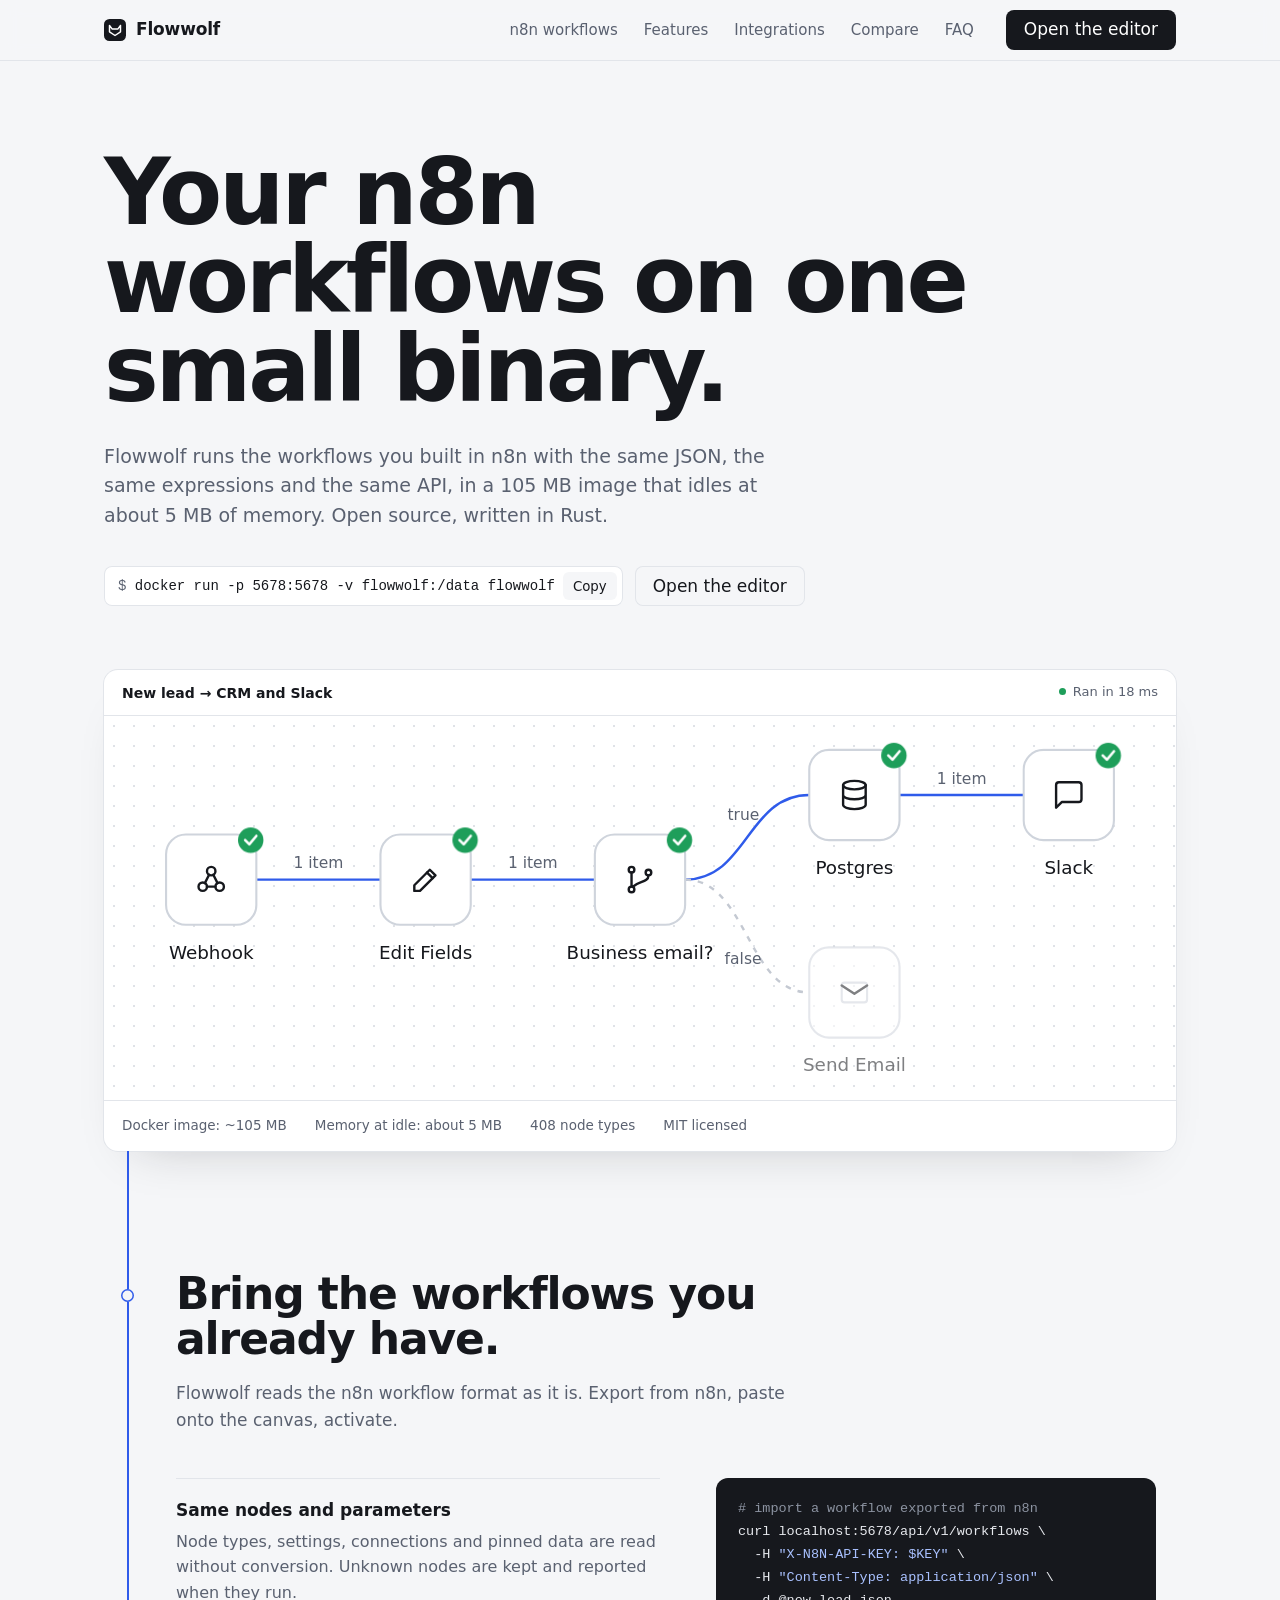
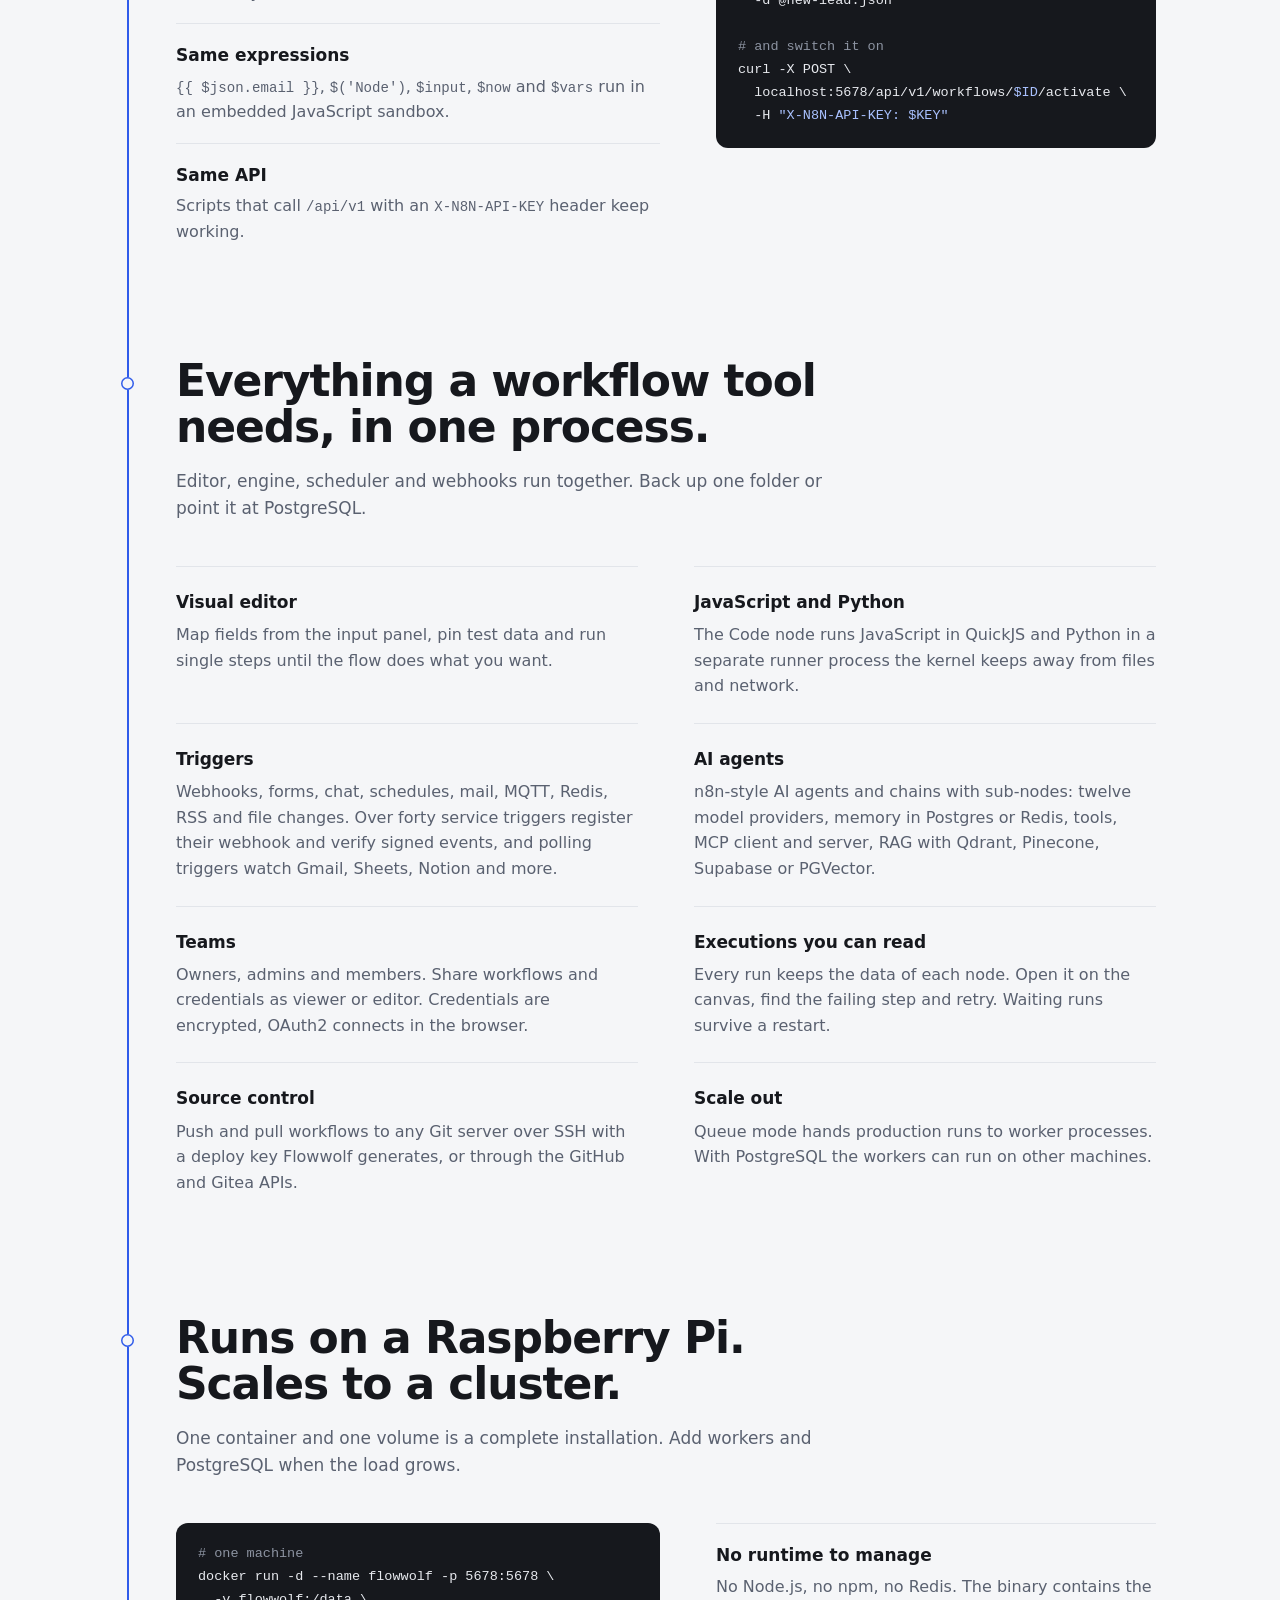
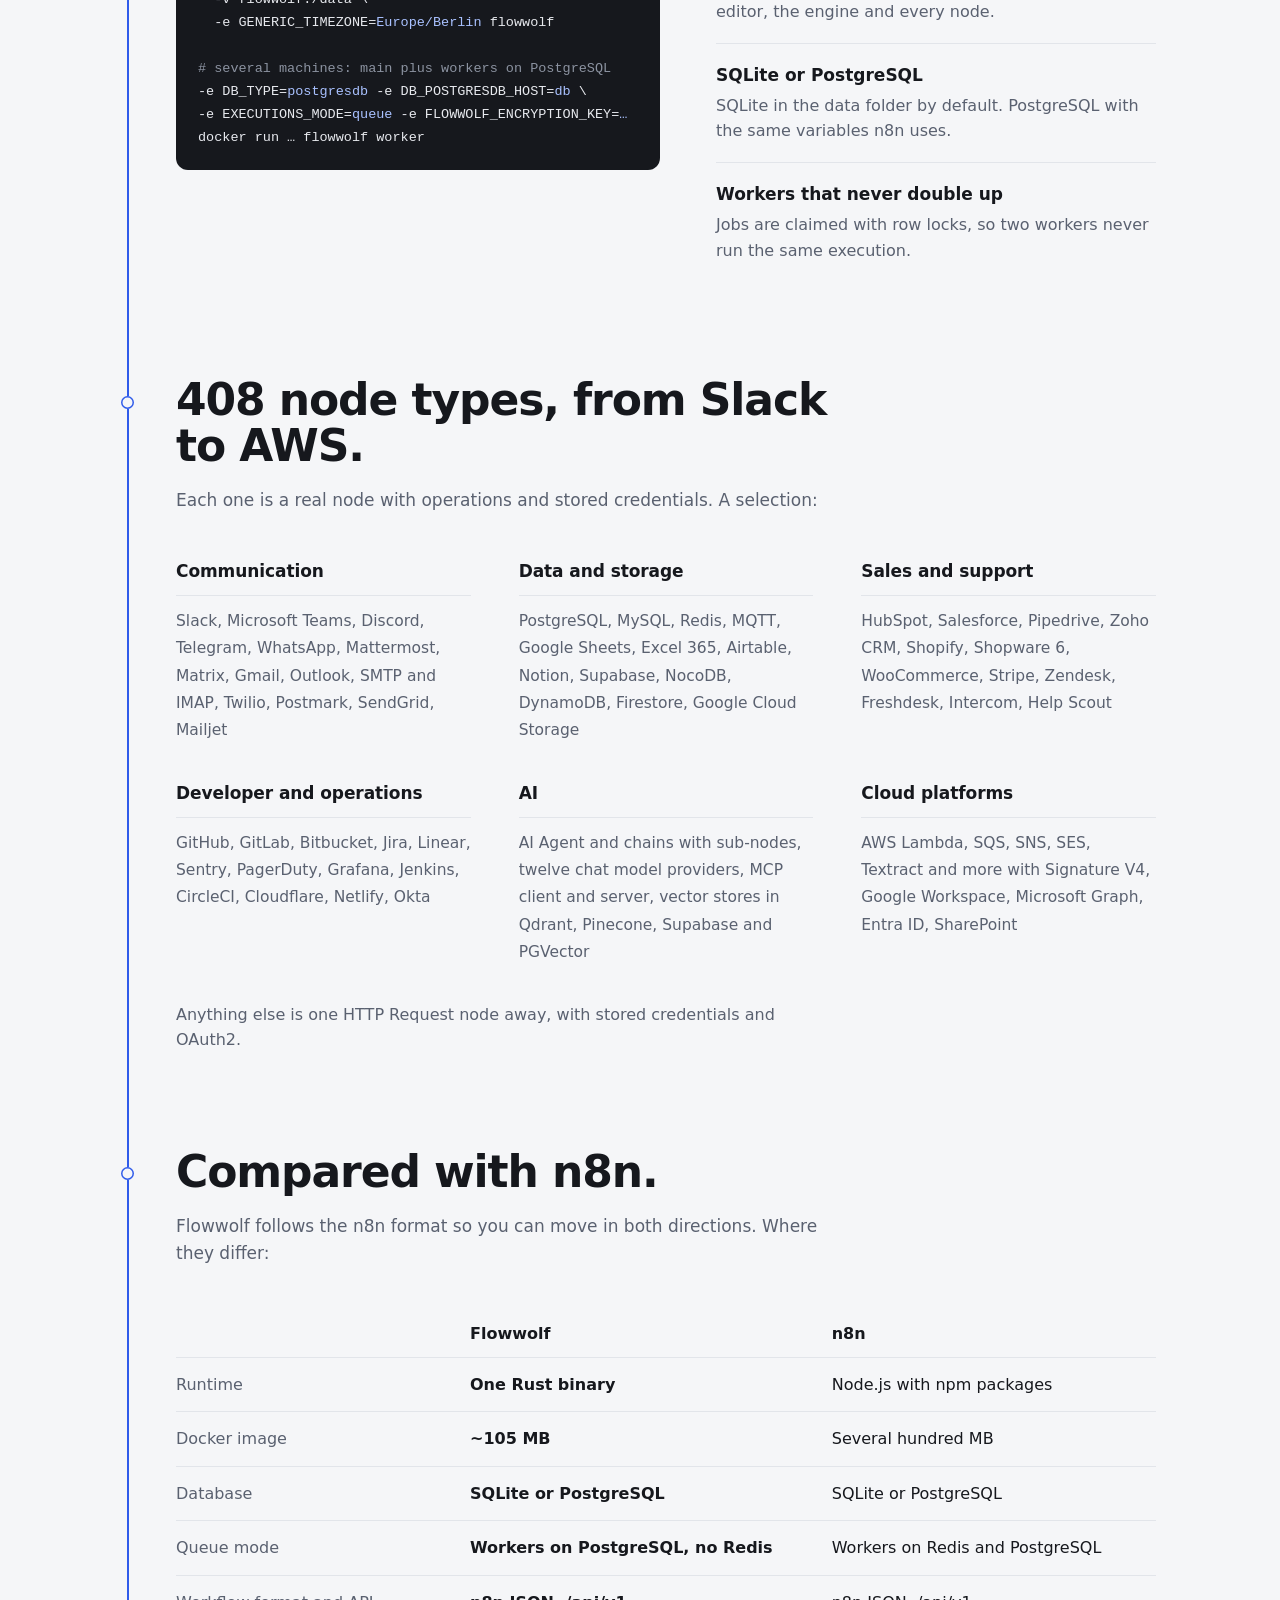
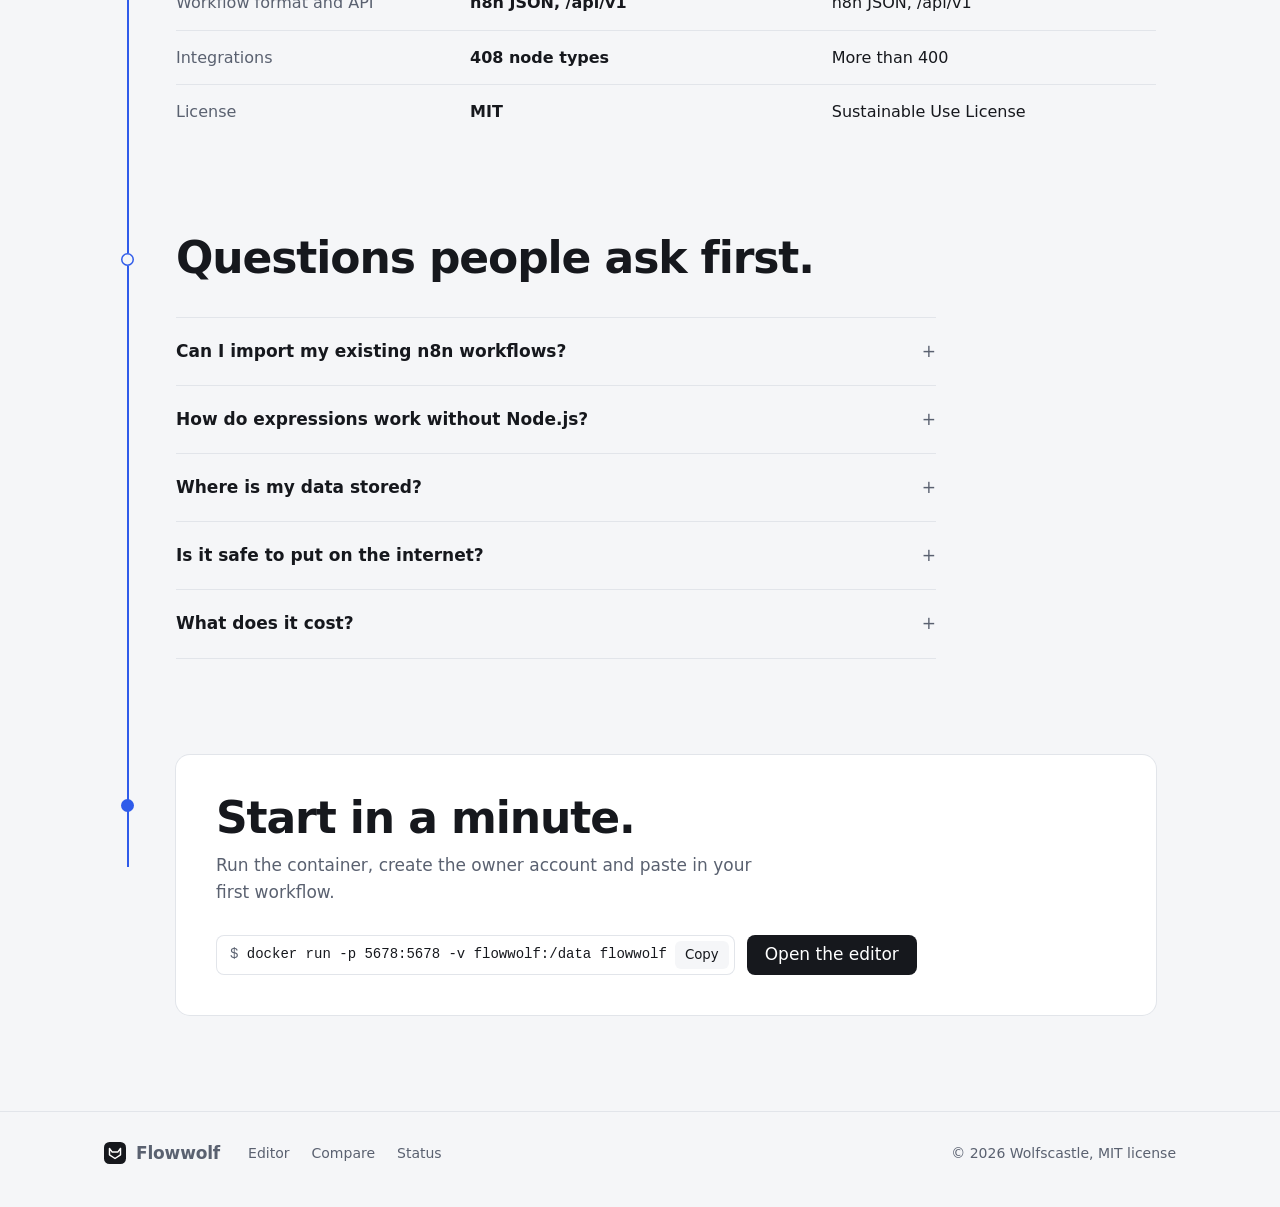
==== web/index.html @ ad4698cb "Flowwolf 0.1.0: workflow automation compatible with n8n, written in Rust - Engine, expressions and C" ====
<!doctype html>
<html lang="en">
<head>
<meta charset="utf-8">
<meta name="viewport" content="width=device-width, initial-scale=1">
<title>Flowwolf · Workflow automation on one small binary</title>
<meta name="description" content="Flowwolf runs n8n workflows on a single Rust binary: same JSON, same expressions, same API, a fraction of the footprint. Open source, MIT licensed.">
<link rel="icon" href="/favicon.svg" type="image/svg+xml">
<link rel="preload" href="/fonts/instrument-sans-wdth.woff2" as="font" type="font/woff2" crossorigin>
<style>
@font-face {
  font-family: "Instrument Sans";
  src: url("/fonts/instrument-sans-wdth.woff2") format("woff2");
  font-weight: 400 700;
  font-stretch: 75% 100%;
  font-display: swap;
}
:root {
  --bg: #f5f6f8;
  --panel: #ffffff;
  --ink: #16181d;
  --muted: #5a6170;
  --rule: #e2e5ea;
  --wire: #2f5bea;
  --ok: #1e9e5a;
  --wrap: 1120px;
  --gutter: 24px;
  --rail: 72px;
}
* { box-sizing: border-box; }
html { -webkit-text-size-adjust: 100%; scroll-behavior: smooth; }
body {
  margin: 0; background: var(--bg); color: var(--ink);
  font: 400 17px/1.6 "Instrument Sans", ui-sans-serif, system-ui, sans-serif;
  font-feature-settings: "ss01";
  -webkit-font-smoothing: antialiased; text-rendering: optimizeLegibility;
}
a { color: inherit; }
a:focus-visible, button:focus-visible, summary:focus-visible { outline: 2px solid var(--wire); outline-offset: 3px; border-radius: 4px; }
code, pre { font-family: ui-monospace, "Cascadia Code", "SF Mono", Menlo, Consolas, monospace; font-size: .88em; }
.wrap { max-width: var(--wrap); margin: 0 auto; padding: 0 var(--gutter); }

/* ---------- header ---------- */
.bar { position: sticky; top: 0; z-index: 10; background: rgba(245, 246, 248, .86); backdrop-filter: saturate(1.4) blur(10px); border-bottom: 1px solid var(--rule); }
.bar .wrap { display: flex; align-items: center; gap: 32px; height: 60px; }
.logo { display: flex; align-items: center; gap: 10px; font-weight: 640; font-size: 17px; letter-spacing: -.01em; text-decoration: none; }
.logo svg { width: 22px; height: 22px; }
.bar nav { display: flex; gap: 26px; margin-left: auto; font-size: 15px; color: var(--muted); }
.bar nav a { text-decoration: none; }
.bar nav a:hover { color: var(--ink); }
.btn { display: inline-flex; align-items: center; height: 40px; padding: 0 18px; border-radius: 8px; background: var(--ink); color: #fff; font: 560 15px/1 inherit; font-family: inherit; text-decoration: none; border: 0; cursor: pointer; white-space: nowrap; }
.btn:hover { background: #2a2e37; }
.btn.quiet { background: transparent; color: var(--ink); box-shadow: inset 0 0 0 1px var(--rule); }
.btn.quiet:hover { background: var(--panel); }

/* ---------- hero ---------- */
.hero { padding: 88px 0 0; }
h1 {
  margin: 0; max-width: 14ch;
  font-weight: 620; font-stretch: 82%; font-size: clamp(44px, 7.4vw, 92px); line-height: .96; letter-spacing: -.035em;
}
.lede { max-width: 56ch; margin: 28px 0 0; font-size: 19px; line-height: 1.55; color: var(--muted); }
.start { display: flex; flex-wrap: wrap; gap: 12px; margin-top: 36px; }
.cmd { display: flex; align-items: center; gap: 8px; min-width: 0; height: 40px; padding: 0 6px 0 14px; border-radius: 8px; background: var(--panel); box-shadow: inset 0 0 0 1px var(--rule); }
.cmd code { overflow: hidden; text-overflow: ellipsis; white-space: nowrap; font-size: 14px; }
.cmd code::before { content: "$ "; color: var(--muted); }
.cmd button { height: 28px; padding: 0 10px; border: 0; border-radius: 6px; background: var(--bg); color: var(--ink); font: 500 13px/1 inherit; font-family: inherit; cursor: pointer; }
.cmd button:hover { background: var(--rule); }

/* the canvas: a real workflow as the product shot */
.canvas { position: relative; margin: 64px 0 0; padding: 0; border-radius: 14px; background: var(--panel); box-shadow: 0 0 0 1px var(--rule), 0 24px 48px -32px rgba(22, 24, 29, .25); overflow: hidden; }
.canvas .top { display: flex; align-items: center; gap: 12px; height: 46px; padding: 0 18px; border-bottom: 1px solid var(--rule); font-size: 14px; }
.canvas .top b { font-weight: 600; }
.canvas .top .state { margin-left: auto; color: var(--muted); font-size: 13px; }
.canvas .top .state i { display: inline-block; width: 7px; height: 7px; margin-right: 7px; border-radius: 50%; background: var(--ok); vertical-align: 1px; }
.canvas svg.graph { display: block; width: 100%; height: auto; background-image: radial-gradient(#dfe2e7 1px, transparent 1px); background-size: 20px 20px; }
.graph .node rect { fill: #fff; stroke: #cfd4dc; stroke-width: 1.5; }
.graph .node .ic { fill: none; stroke: var(--ink); stroke-width: 1.7; stroke-linecap: round; stroke-linejoin: round; }
.graph .node text { font: 500 13px "Instrument Sans", system-ui, sans-serif; fill: var(--ink); text-anchor: middle; }
.graph .node .tick { fill: var(--ok); }
.graph .node .tick path { stroke: #fff; stroke-width: 1.8; fill: none; stroke-linecap: round; stroke-linejoin: round; }
.graph .wire { fill: none; stroke: var(--wire); stroke-width: 1.7; }
.graph .wire.idle { stroke: #c4c9d2; stroke-dasharray: 4 5; }
.graph .count { font: 500 11px "Instrument Sans", system-ui, sans-serif; fill: var(--muted); text-anchor: middle; }
.graph .branch { font: 500 11px "Instrument Sans", system-ui, sans-serif; fill: var(--muted); }
.canvas figcaption { display: flex; flex-wrap: wrap; gap: 8px 28px; padding: 14px 18px; border-top: 1px solid var(--rule); font-size: 13.5px; color: var(--muted); }

/* one orchestrated moment: the run travels through the graph once */
@media (prefers-reduced-motion: no-preference) {
  .graph .wire:not(.idle) { stroke-dasharray: 400; stroke-dashoffset: 400; animation: draw .5s ease-out forwards; }
  .graph .tick, .graph .count { opacity: 0; animation: show .25s ease-out forwards; }
  .graph [data-step="1"] { animation-delay: .35s; } .graph [data-step="2"] { animation-delay: .7s; }
  .graph [data-step="3"] { animation-delay: 1.05s; } .graph [data-step="4"] { animation-delay: 1.4s; }
  .graph [data-step="5"] { animation-delay: 1.75s; } .graph [data-step="6"] { animation-delay: 2.1s; }
  .graph [data-step="7"] { animation-delay: 2.45s; }
  .canvas .top .state { opacity: 0; animation: show .3s ease-out 2.6s forwards; }
}
@keyframes draw { to { stroke-dashoffset: 0; } }
@keyframes show { to { opacity: 1; } }

/* ---------- the rail: one wire runs down the page, every section hangs on it ---------- */
.flow { position: relative; padding-top: 24px; }
.flow-wrap::before { content: ""; position: absolute; top: -24px; bottom: 148px; left: calc(var(--gutter) + 23px); width: 1.5px; background: var(--wire); }
.flow-wrap > section { position: relative; padding: 96px 0 0 var(--rail); }
.flow-wrap > section > h2::before {
  content: ""; position: absolute; left: 17px; margin-top: .42em;
  width: 13px; height: 13px; border-radius: 50%; background: var(--bg); box-shadow: inset 0 0 0 1.5px var(--wire);
}
.flow-wrap { max-width: var(--wrap); margin: 0 auto; padding: 0 var(--gutter); position: relative; }
h2 { margin: 0; max-width: 22ch; font-weight: 620; font-stretch: 86%; font-size: clamp(30px, 3.6vw, 44px); line-height: 1.04; letter-spacing: -.025em; }
.intro { max-width: 60ch; margin: 18px 0 0; color: var(--muted); }
h3 { margin: 0; font-size: 17px; font-weight: 600; letter-spacing: -.005em; }

/* feature list: two columns of plain entries separated by rules */
.list { display: grid; grid-template-columns: repeat(2, minmax(0, 1fr)); column-gap: 56px; margin: 44px 0 0; padding: 0; list-style: none; max-width: 980px; }
.list li { padding: 22px 0 24px; border-top: 1px solid var(--rule); }
.list p { margin: 6px 0 0; color: var(--muted); font-size: 16px; }

/* carry-over checklist */
.carry { display: grid; grid-template-columns: 1.1fr 1fr; gap: 56px; margin-top: 44px; max-width: 980px; align-items: start; }
.carry dl { margin: 0; }
.carry dt { font-weight: 600; padding-top: 18px; border-top: 1px solid var(--rule); }
.carry dd { margin: 4px 0 18px; color: var(--muted); font-size: 16px; }
pre.block { margin: 0; padding: 20px 22px; border-radius: 12px; background: #16181d; color: #e7e9ee; font-size: 13.5px; line-height: 1.7; overflow-x: auto; }
pre.block .c { color: #8c93a1; }
pre.block .s { color: #a9c1ff; }

/* integrations as text columns */
.groups { display: grid; grid-template-columns: repeat(3, minmax(0, 1fr)); gap: 36px 48px; margin-top: 44px; max-width: 980px; }
.groups h3 { padding-bottom: 10px; border-bottom: 1px solid var(--rule); }
.groups p { margin: 12px 0 0; color: var(--muted); font-size: 15.5px; line-height: 1.75; }
.note { max-width: 60ch; margin: 36px 0 0; font-size: 16px; color: var(--muted); }

/* comparison */
table { width: 100%; max-width: 980px; margin-top: 40px; border-collapse: collapse; font-size: 16px; }
th, td { padding: 14px 16px 14px 0; text-align: left; vertical-align: top; border-top: 1px solid var(--rule); }
th { font-weight: 600; }
td:first-child { color: var(--muted); width: 30%; }
td:nth-child(2) { font-weight: 560; }
tr:first-child th { border-top: 0; padding-bottom: 10px; }

/* faq */
.faq { max-width: 760px; margin-top: 36px; }
details { border-top: 1px solid var(--rule); }
details:last-child { border-bottom: 1px solid var(--rule); }
summary { display: flex; justify-content: space-between; gap: 24px; padding: 20px 0; font-weight: 560; cursor: pointer; list-style: none; }
summary::-webkit-details-marker { display: none; }
summary::after { content: "+"; color: var(--muted); font-weight: 400; transition: transform .2s; }
details[open] summary::after { transform: rotate(45deg); }
details p { margin: -6px 0 22px; color: var(--muted); max-width: 64ch; }

/* end of the wire */
.end { padding: 96px 0 0 var(--rail); }
.end .box { position: relative; max-width: 980px; padding: 40px; border-radius: 14px; background: var(--panel); box-shadow: 0 0 0 1px var(--rule); }
.end .box::before { content: ""; position: absolute; left: calc(-1 * var(--rail) + 17px); top: 44px; width: 13px; height: 13px; border-radius: 50%; background: var(--wire); }
.end h2 { max-width: none; }
.end p { margin: 12px 0 28px; color: var(--muted); max-width: 52ch; }
footer { margin-top: 96px; border-top: 1px solid var(--rule); }
footer .wrap { display: flex; flex-wrap: wrap; align-items: center; gap: 12px 28px; padding-top: 28px; padding-bottom: 40px; font-size: 14px; color: var(--muted); }
footer nav { display: flex; gap: 22px; }
footer nav a { text-decoration: none; }
footer nav a:hover { color: var(--ink); }
footer .right { margin-left: auto; }

@media (max-width: 860px) {
  :root { --rail: 0px; --gutter: 20px; }
  .bar nav { display: none; }
  .bar .wrap { justify-content: space-between; }
  .hero { padding-top: 56px; }
  .lede { font-size: 17.5px; }
  .canvas { margin-top: 44px; border-radius: 12px; }
  .canvas .scroll { overflow-x: auto; -webkit-overflow-scrolling: touch; }
  .canvas svg.graph { min-width: 600px; }
  .flow-wrap::before, .flow-wrap > section > h2::before, .end .box::before { display: none; }
  .flow-wrap > section { padding-top: 72px; }
  .list, .carry, .groups { grid-template-columns: minmax(0, 1fr); gap: 0; }
  .carry { gap: 32px; }
  .groups { gap: 28px; }
  .end { padding-top: 72px; }
  .end .box { padding: 28px 22px; }
  td:first-child { width: 38%; }
  .cmd { flex: 1 1 100%; }
  footer .right { margin-left: 0; }
}
</style>
</head>
<body>

<header class="bar">
  <div class="wrap">
    <a class="logo" href="/" aria-label="Flowwolf home">
      <svg viewBox="0 0 24 24" aria-hidden="true"><rect width="24" height="24" rx="6" fill="#16181d"/><path d="M6 7l3 4h6l3-4v7l-6 4-6-4z" fill="none" stroke="#fff" stroke-width="1.6" stroke-linejoin="round"/></svg>
      Flowwolf
    </a>
    <nav aria-label="Sections">
      <a href="#bring">n8n workflows</a>
      <a href="#inside">Features</a>
      <a href="#integrations">Integrations</a>
      <a href="#compare">Compare</a>
      <a href="#faq">FAQ</a>
    </nav>
    <a class="btn" href="/app/">Open the editor</a>
  </div>
</header>

<main>
<section class="hero">
  <div class="wrap">
    <h1>Your n8n workflows on one small binary.</h1>
    <p class="lede">Flowwolf runs the workflows you built in n8n with the same JSON, the same expressions and the same API, in a 105&nbsp;MB image that idles at about 5&nbsp;MB of memory. Open source, written in Rust.</p>
    <div class="start">
      <div class="cmd"><code id="cmd">docker run -p 5678:5678 -v flowwolf:/data flowwolf</code><button type="button" data-copy="#cmd">Copy</button></div>
      <a class="btn quiet" href="/app/">Open the editor</a>
    </div>

    <figure class="canvas" aria-label="A workflow in the Flowwolf editor after a successful run">
      <div class="top"><b>New lead → CRM and Slack</b><span class="state" aria-hidden="true"><i></i>Ran in 18 ms</span></div>
      <div class="scroll"><svg class="graph" viewBox="44 14 760 272" role="img" aria-label="Webhook, Edit Fields and an If node; true goes to Postgres and Slack, false to Send Email">
        <!-- wires -->
        <path class="wire" data-step="1" d="M152 130 H240"/>
        <path class="wire" data-step="2" d="M304 130 H392"/>
        <path class="wire" data-step="3" d="M456 130 C500 130 500 70 544 70"/>
        <path class="wire" data-step="5" d="M608 70 H696"/>
        <path class="wire idle" d="M456 130 C500 130 500 210 544 210"/>
        <text class="branch" x="486" y="88">true</text>
        <text class="branch" x="484" y="190">false</text>
        <!-- nodes -->
        <g class="node" transform="translate(88 98)">
          <rect width="64" height="64" rx="14"/>
          <g class="ic" transform="translate(20 20)"><circle cx="6" cy="17" r="3"/><circle cx="18" cy="17" r="3"/><circle cx="12" cy="6" r="3"/><path d="M9 17h6M7.5 14.5l3-6M16.5 14.5l-3-6"/></g>
          <g class="tick" data-step="1"><circle cx="60" cy="4" r="9"/><path d="M56 4l3 3 5-6"/></g>
          <text x="32" y="88">Webhook</text>
        </g>
        <text class="count" data-step="1" x="196" y="122">1 item</text>
        <g class="node" transform="translate(240 98)">
          <rect width="64" height="64" rx="14"/>
          <g class="ic" transform="translate(20 20)"><path d="M4 20h4L19 9l-4-4L4 16z"/><path d="m13 7 4 4"/></g>
          <g class="tick" data-step="2"><circle cx="60" cy="4" r="9"/><path d="M56 4l3 3 5-6"/></g>
          <text x="32" y="88">Edit Fields</text>
        </g>
        <text class="count" data-step="2" x="348" y="122">1 item</text>
        <g class="node" transform="translate(392 98)">
          <rect width="64" height="64" rx="14"/>
          <g class="ic" transform="translate(20 20)"><circle cx="6" cy="5" r="2"/><circle cx="6" cy="19" r="2"/><circle cx="18" cy="7" r="2"/><path d="M6 7v10M18 9c0 5-7 4-11 8"/></g>
          <g class="tick" data-step="3"><circle cx="60" cy="4" r="9"/><path d="M56 4l3 3 5-6"/></g>
          <text x="32" y="88">Business email?</text>
        </g>
        <g class="node" transform="translate(544 38)">
          <rect width="64" height="64" rx="14"/>
          <g class="ic" transform="translate(20 20)"><ellipse cx="12" cy="5" rx="8" ry="3"/><path d="M4 5v14c0 1.7 3.6 3 8 3s8-1.3 8-3V5M4 12c0 1.7 3.6 3 8 3s8-1.3 8-3"/></g>
          <g class="tick" data-step="4"><circle cx="60" cy="4" r="9"/><path d="M56 4l3 3 5-6"/></g>
          <text x="32" y="88">Postgres</text>
        </g>
        <text class="count" data-step="5" x="652" y="62">1 item</text>
        <g class="node" transform="translate(696 38)">
          <rect width="64" height="64" rx="14"/>
          <g class="ic" transform="translate(20 20)"><path d="M21 15a2 2 0 0 1-2 2H7l-4 4V5a2 2 0 0 1 2-2h14a2 2 0 0 1 2 2z"/></g>
          <g class="tick" data-step="6"><circle cx="60" cy="4" r="9"/><path d="M56 4l3 3 5-6"/></g>
          <text x="32" y="88">Slack</text>
        </g>
        <g class="node" transform="translate(544 178)" opacity=".55">
          <rect width="64" height="64" rx="14"/>
          <g class="ic" transform="translate(20 20)"><rect x="3" y="5" width="18" height="14" rx="2"/><path d="m3 7 9 6 9-6"/></g>
          <text x="32" y="88">Send Email</text>
        </g>
      </svg></div>
      <figcaption>
        <span>Docker image: ~105 MB</span>
        <span>Memory at idle: about 5 MB</span>
        <span>408 node types</span>
        <span>MIT licensed</span>
      </figcaption>
    </figure>
  </div>
</section>

<div class="flow">
<div class="flow-wrap">

<section id="bring">
  <h2>Bring the workflows you already have.</h2>
  <p class="intro">Flowwolf reads the n8n workflow format as it is. Export from n8n, paste onto the canvas, activate.</p>
  <div class="carry">
    <dl>
      <dt>Same nodes and parameters</dt>
      <dd>Node types, settings, connections and pinned data are read without conversion. Unknown nodes are kept and reported when they run.</dd>
      <dt>Same expressions</dt>
      <dd><code>{{ $json.email }}</code>, <code>$('Node')</code>, <code>$input</code>, <code>$now</code> and <code>$vars</code> run in an embedded JavaScript sandbox.</dd>
      <dt>Same API</dt>
      <dd>Scripts that call <code>/api/v1</code> with an <code>X-N8N-API-KEY</code> header keep working.</dd>
    </dl>
<pre class="block"><span class="c"># import a workflow exported from n8n</span>
curl localhost:5678/api/v1/workflows \
  -H <span class="s">"X-N8N-API-KEY: $KEY"</span> \
  -H <span class="s">"Content-Type: application/json"</span> \
  -d @new-lead.json

<span class="c"># and switch it on</span>
curl -X POST \
  localhost:5678/api/v1/workflows/<span class="s">$ID</span>/activate \
  -H <span class="s">"X-N8N-API-KEY: $KEY"</span></pre>
  </div>
</section>

<section id="inside">
  <h2>Everything a workflow tool needs, in one process.</h2>
  <p class="intro">Editor, engine, scheduler and webhooks run together. Back up one folder or point it at PostgreSQL.</p>
  <ul class="list">
    <li><h3>Visual editor</h3><p>Map fields from the input panel, pin test data and run single steps until the flow does what you want.</p></li>
    <li><h3>JavaScript and Python</h3><p>The Code node runs JavaScript in QuickJS and Python in a separate runner process the kernel keeps away from files and network.</p></li>
    <li><h3>Triggers</h3><p>Webhooks, forms, chat, schedules, mail, MQTT, Redis, RSS and file changes. Over forty service triggers register their webhook and verify signed events, and polling triggers watch Gmail, Sheets, Notion and more.</p></li>
    <li><h3>AI agents</h3><p>n8n-style AI agents and chains with sub-nodes: twelve model providers, memory in Postgres or Redis, tools, MCP client and server, RAG with Qdrant, Pinecone, Supabase or PGVector.</p></li>
    <li><h3>Teams</h3><p>Owners, admins and members. Share workflows and credentials as viewer or editor. Credentials are encrypted, OAuth2 connects in the browser.</p></li>
    <li><h3>Executions you can read</h3><p>Every run keeps the data of each node. Open it on the canvas, find the failing step and retry. Waiting runs survive a restart.</p></li>
    <li><h3>Source control</h3><p>Push and pull workflows to any Git server over SSH with a deploy key Flowwolf generates, or through the GitHub and Gitea APIs.</p></li>
    <li><h3>Scale out</h3><p>Queue mode hands production runs to worker processes. With PostgreSQL the workers can run on other machines.</p></li>
  </ul>
</section>

<section id="run">
  <h2>Runs on a Raspberry Pi. Scales to a cluster.</h2>
  <p class="intro">One container and one volume is a complete installation. Add workers and PostgreSQL when the load grows.</p>
  <div class="carry">
<pre class="block"><span class="c"># one machine</span>
docker run -d --name flowwolf -p 5678:5678 \
  -v flowwolf:/data \
  -e GENERIC_TIMEZONE=<span class="s">Europe/Berlin</span> flowwolf

<span class="c"># several machines: main plus workers on PostgreSQL</span>
-e DB_TYPE=<span class="s">postgresdb</span> -e DB_POSTGRESDB_HOST=<span class="s">db</span> \
-e EXECUTIONS_MODE=<span class="s">queue</span> -e FLOWWOLF_ENCRYPTION_KEY=<span class="s">…</span>
docker run … flowwolf worker</pre>
    <dl>
      <dt>No runtime to manage</dt>
      <dd>No Node.js, no npm, no Redis. The binary contains the editor, the engine and every node.</dd>
      <dt>SQLite or PostgreSQL</dt>
      <dd>SQLite in the data folder by default. PostgreSQL with the same variables n8n uses.</dd>
      <dt>Workers that never double up</dt>
      <dd>Jobs are claimed with row locks, so two workers never run the same execution.</dd>
    </dl>
  </div>
</section>

<section id="integrations">
  <h2>408 node types, from Slack to AWS.</h2>
  <p class="intro">Each one is a real node with operations and stored credentials. A selection:</p>
  <div class="groups">
    <div><h3>Communication</h3><p>Slack, Microsoft Teams, Discord, Telegram, WhatsApp, Mattermost, Matrix, Gmail, Outlook, SMTP and IMAP, Twilio, Postmark, SendGrid, Mailjet</p></div>
    <div><h3>Data and storage</h3><p>PostgreSQL, MySQL, Redis, MQTT, Google Sheets, Excel 365, Airtable, Notion, Supabase, NocoDB, DynamoDB, Firestore, Google Cloud Storage</p></div>
    <div><h3>Sales and support</h3><p>HubSpot, Salesforce, Pipedrive, Zoho CRM, Shopify, Shopware 6, WooCommerce, Stripe, Zendesk, Freshdesk, Intercom, Help Scout</p></div>
    <div><h3>Developer and operations</h3><p>GitHub, GitLab, Bitbucket, Jira, Linear, Sentry, PagerDuty, Grafana, Jenkins, CircleCI, Cloudflare, Netlify, Okta</p></div>
    <div><h3>AI</h3><p>AI Agent and chains with sub-nodes, twelve chat model providers, MCP client and server, vector stores in Qdrant, Pinecone, Supabase and PGVector</p></div>
    <div><h3>Cloud platforms</h3><p>AWS Lambda, SQS, SNS, SES, Textract and more with Signature V4, Google Workspace, Microsoft Graph, Entra ID, SharePoint</p></div>
  </div>
  <p class="note">Anything else is one HTTP Request node away, with stored credentials and OAuth2.</p>
</section>

<section id="compare">
  <h2>Compared with n8n.</h2>
  <p class="intro">Flowwolf follows the n8n format so you can move in both directions. Where they differ:</p>
  <table>
    <tr><th scope="col"><span class="sr" style="position:absolute;left:-9999px">Aspect</span></th><th scope="col">Flowwolf</th><th scope="col">n8n</th></tr>
    <tr><td>Runtime</td><td>One Rust binary</td><td>Node.js with npm packages</td></tr>
    <tr><td>Docker image</td><td>~105 MB</td><td>Several hundred MB</td></tr>
    <tr><td>Database</td><td>SQLite or PostgreSQL</td><td>SQLite or PostgreSQL</td></tr>
    <tr><td>Queue mode</td><td>Workers on PostgreSQL, no Redis</td><td>Workers on Redis and PostgreSQL</td></tr>
    <tr><td>Workflow format and API</td><td>n8n JSON, /api/v1</td><td>n8n JSON, /api/v1</td></tr>
    <tr><td>Integrations</td><td>408 node types</td><td>More than 400</td></tr>
    <tr><td>License</td><td>MIT</td><td>Sustainable Use License</td></tr>
  </table>
</section>

<section id="faq">
  <h2>Questions people ask first.</h2>
  <div class="faq">
    <details><summary>Can I import my existing n8n workflows?</summary><p>Yes. Export a workflow in n8n and paste the JSON onto the canvas, or send it to the API. Nodes Flowwolf does not know yet stay in the workflow and report an error when they run.</p></details>
    <details><summary>How do expressions work without Node.js?</summary><p>Flowwolf embeds QuickJS, a small JavaScript engine. Each run gets its own sandbox with <code>$json</code>, <code>$input</code>, <code>$('Node')</code>, <code>$now</code> and <code>$vars</code>. Endless loops stop at a time limit.</p></details>
    <details><summary>Where is my data stored?</summary><p>In one SQLite file in the data volume, next to the key that encrypts credentials, or in PostgreSQL if you set <code>DB_TYPE=postgresdb</code>. Old executions are pruned automatically.</p></details>
    <details><summary>Is it safe to put on the internet?</summary><p>Passwords are hashed with Argon2, sessions use HttpOnly cookies, credentials are encrypted, file access is limited to one folder, Python runs in an isolated process and the shell command node is off by default. Run it behind a TLS reverse proxy like any web app.</p></details>
    <details><summary>What does it cost?</summary><p>Nothing. Flowwolf is open source under the MIT license, for yourself, your team or your customers.</p></details>
  </div>
</section>

<div class="end">
  <div class="box">
    <h2>Start in a minute.</h2>
    <p>Run the container, create the owner account and paste in your first workflow.</p>
    <div class="start" style="margin-top:0">
      <div class="cmd"><code id="cmd2">docker run -p 5678:5678 -v flowwolf:/data flowwolf</code><button type="button" data-copy="#cmd2">Copy</button></div>
      <a class="btn" href="/app/">Open the editor</a>
    </div>
  </div>
</div>

</div>
</div>
</main>

<footer>
  <div class="wrap">
    <a class="logo" href="/"><svg viewBox="0 0 24 24" aria-hidden="true"><rect width="24" height="24" rx="6" fill="#16181d"/><path d="M6 7l3 4h6l3-4v7l-6 4-6-4z" fill="none" stroke="#fff" stroke-width="1.6" stroke-linejoin="round"/></svg>Flowwolf</a>
    <nav aria-label="Footer"><a href="/app/">Editor</a><a href="#compare">Compare</a><a href="/healthz">Status</a></nav>
    <span class="right">© <span id="y">2026</span> Wolfscastle, MIT license</span>
  </div>
</footer>

<script>
document.getElementById('y').textContent = new Date().getFullYear();
document.querySelectorAll('[data-copy]').forEach((b) => b.addEventListener('click', async () => {
  const text = document.querySelector(b.dataset.copy).textContent;
  try { await navigator.clipboard.writeText(text); b.textContent = 'Copied'; } catch { b.textContent = 'Select and copy'; }
  setTimeout(() => (b.textContent = 'Copy'), 1600);
}));
</script>
</body>
</html>
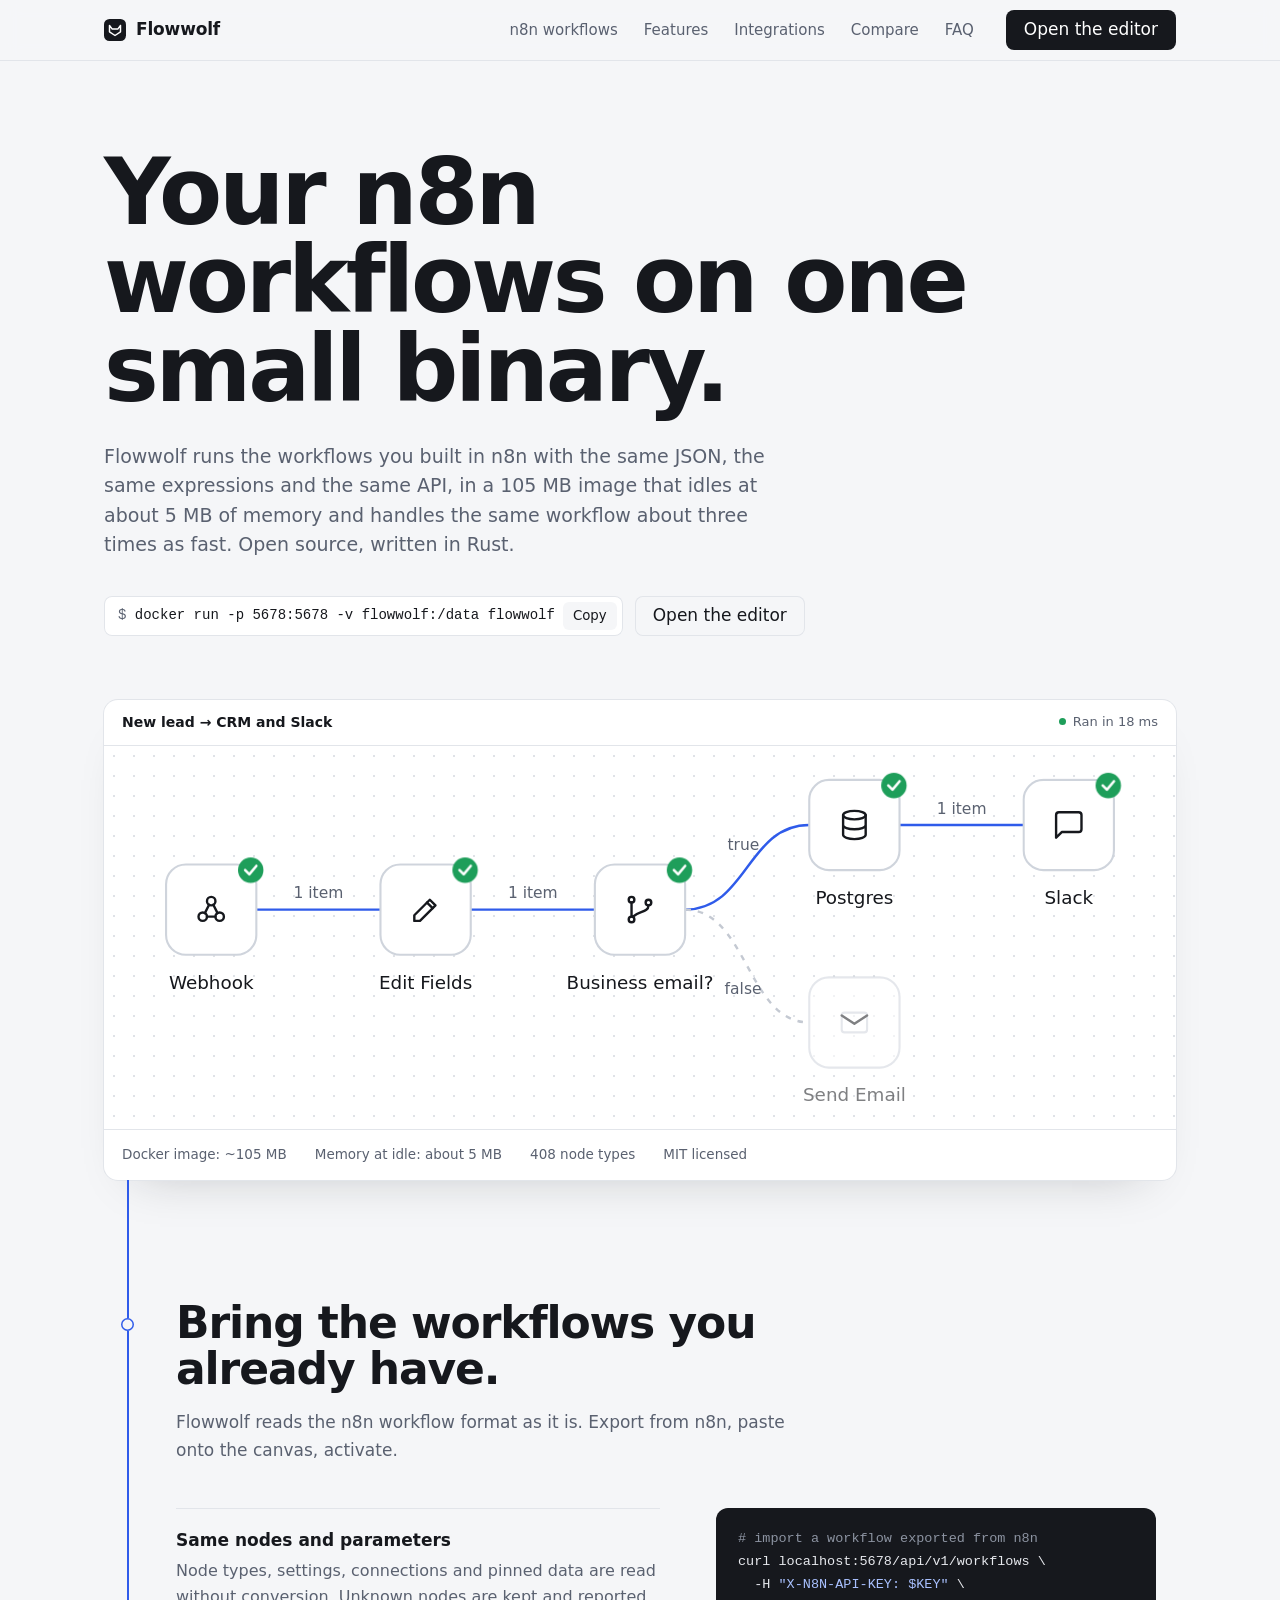
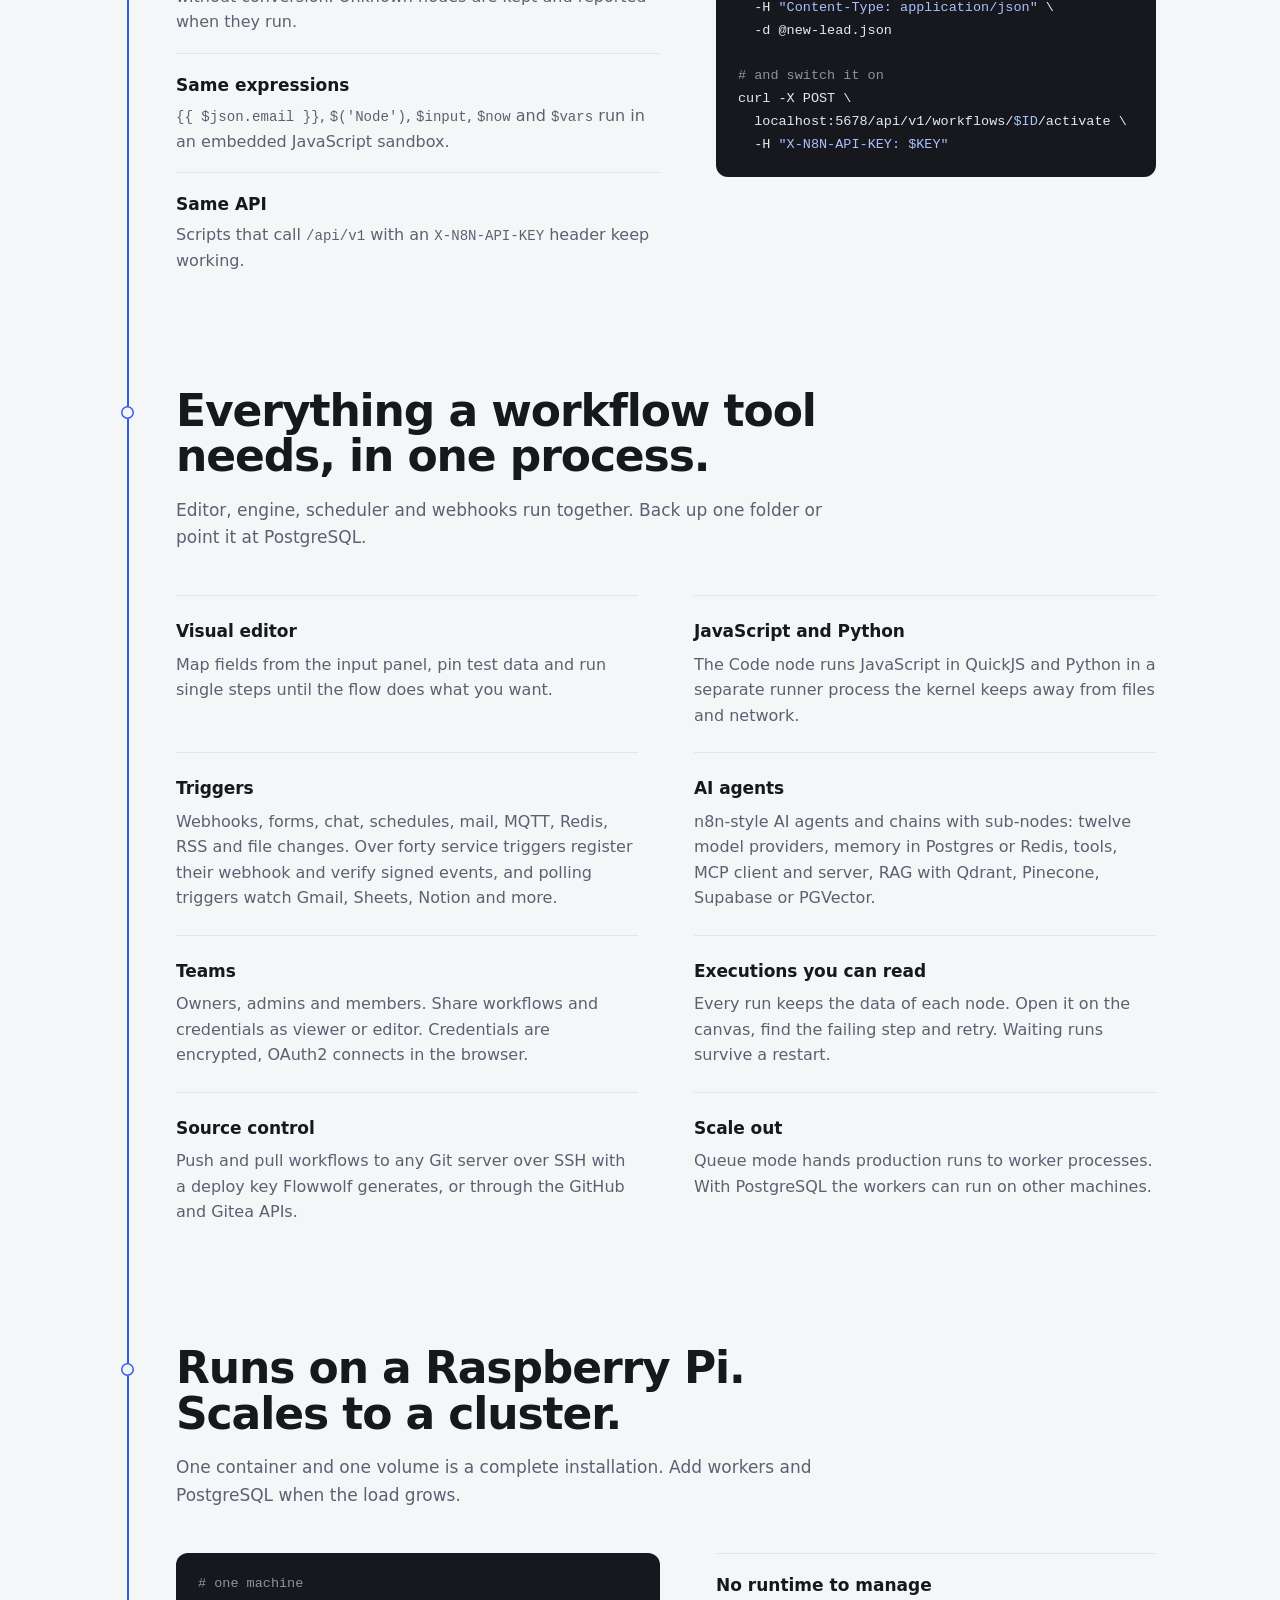
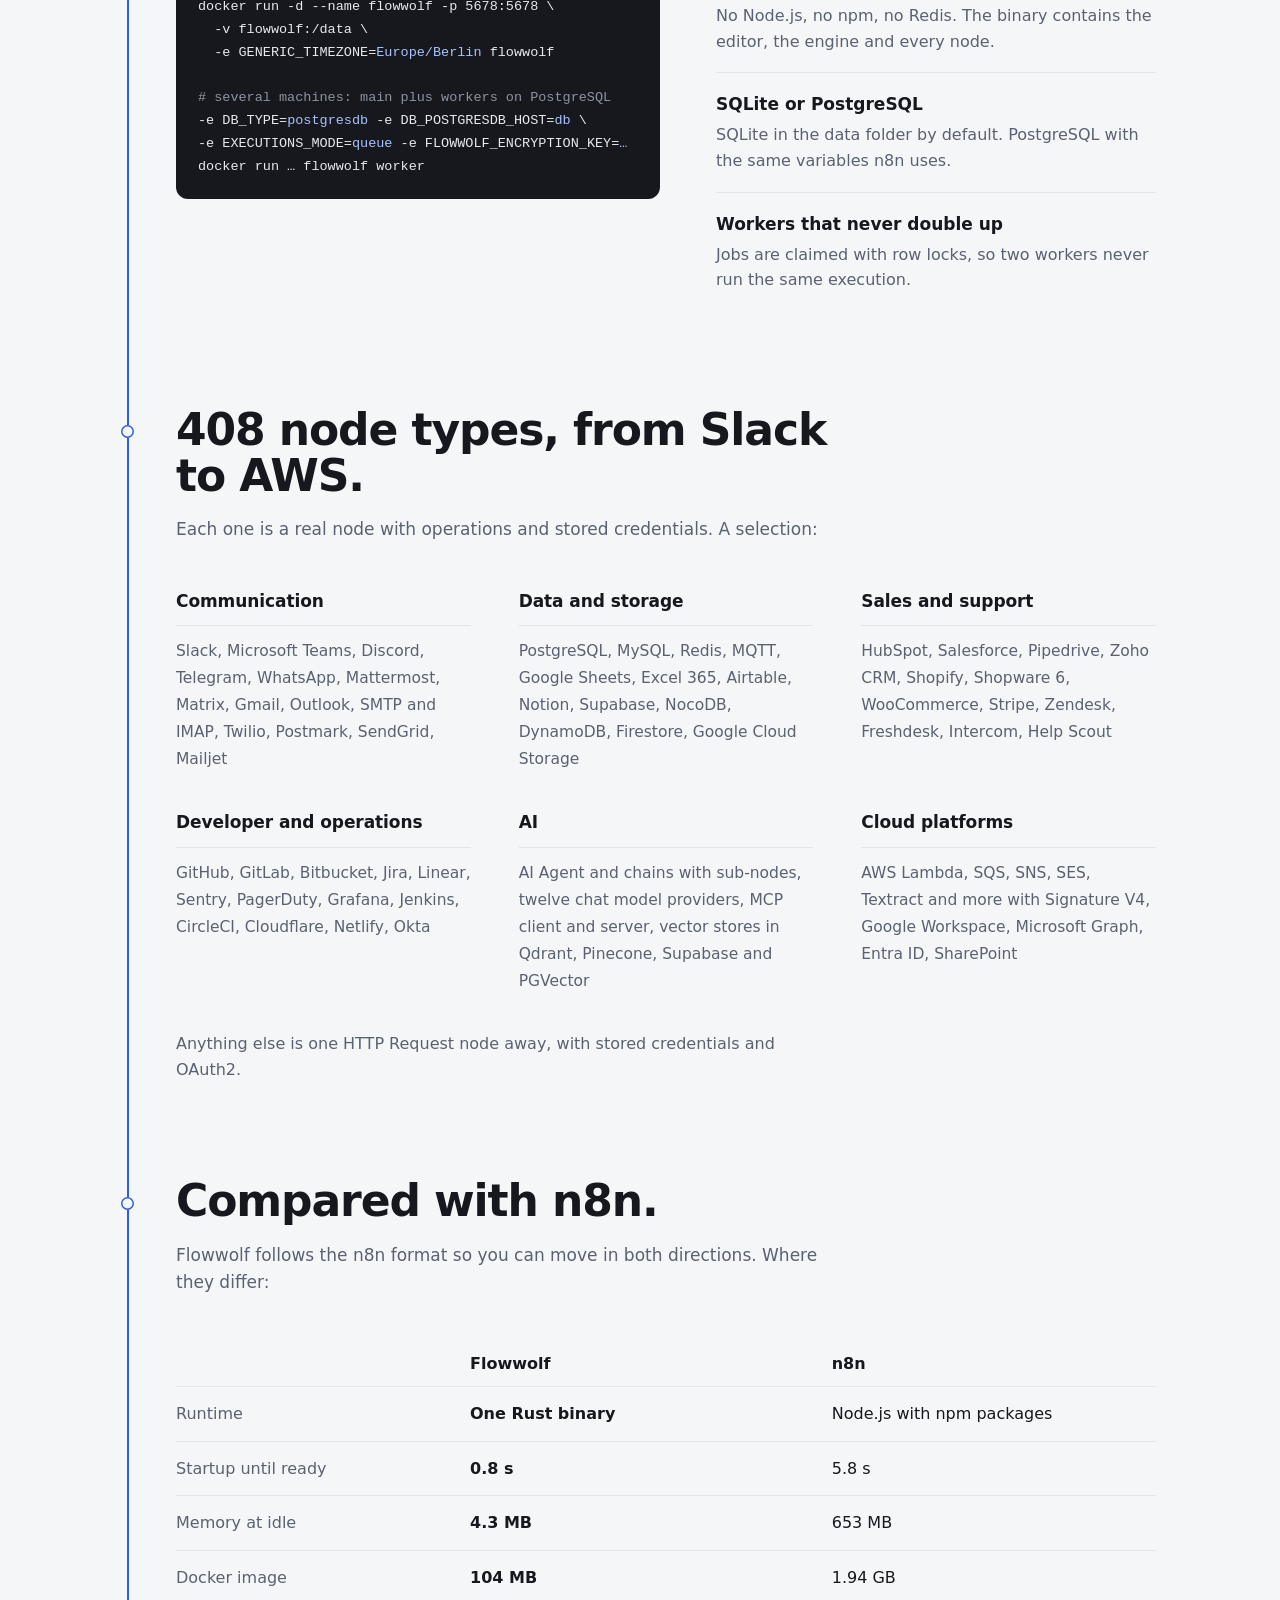
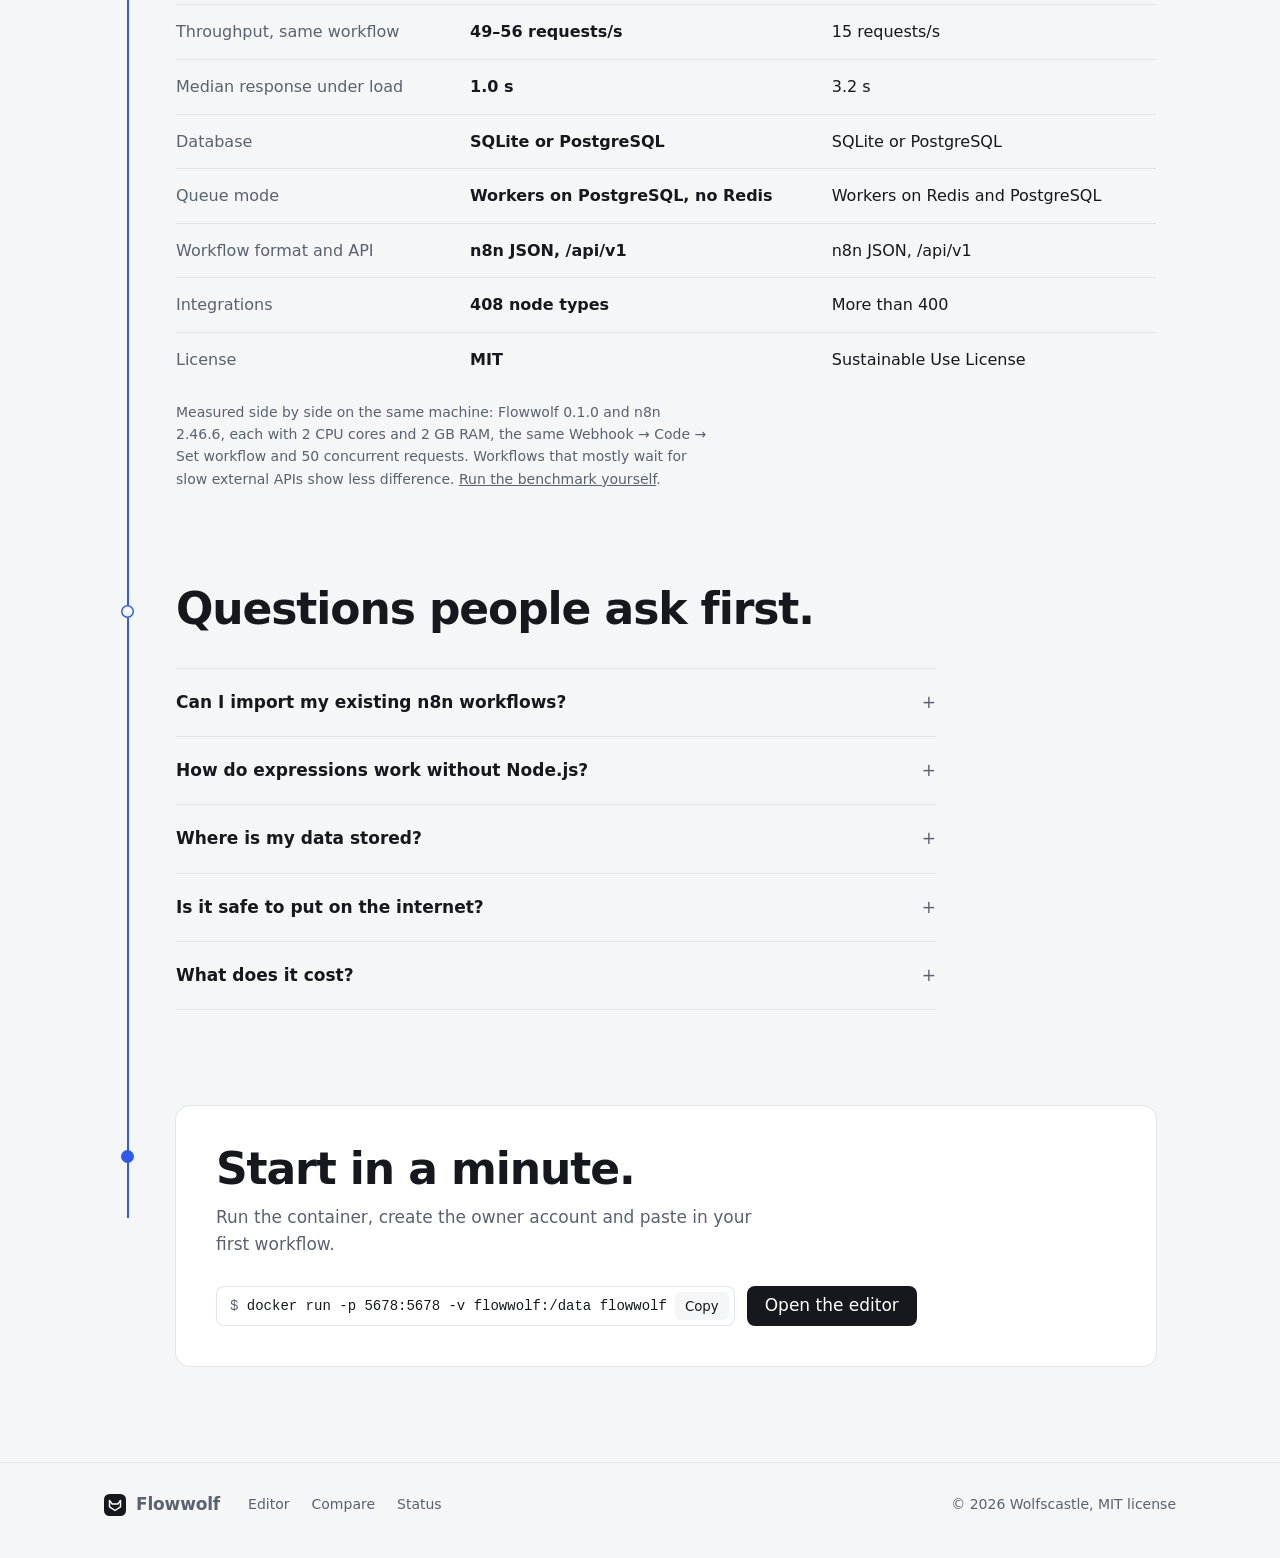
==== commit b64ab4af: "Benchmark against n8n 2.46.6: results in README and on the website, script in tools/benchmark.py" ====
--- a/web/index.html
+++ b/web/index.html
@@ -207,7 +207,7 @@
 <section class="hero">
   <div class="wrap">
     <h1>Your n8n workflows on one small binary.</h1>
-    <p class="lede">Flowwolf runs the workflows you built in n8n with the same JSON, the same expressions and the same API, in a 105&nbsp;MB image that idles at about 5&nbsp;MB of memory. Open source, written in Rust.</p>
+    <p class="lede">Flowwolf runs the workflows you built in n8n with the same JSON, the same expressions and the same API, in a 105&nbsp;MB image that idles at about 5&nbsp;MB of memory and handles the same workflow about three times as fast. Open source, written in Rust.</p>
     <div class="start">
       <div class="cmd"><code id="cmd">docker run -p 5678:5678 -v flowwolf:/data flowwolf</code><button type="button" data-copy="#cmd">Copy</button></div>
       <a class="btn quiet" href="/app/">Open the editor</a>
@@ -361,13 +361,18 @@
   <table>
     <tr><th scope="col"><span class="sr" style="position:absolute;left:-9999px">Aspect</span></th><th scope="col">Flowwolf</th><th scope="col">n8n</th></tr>
     <tr><td>Runtime</td><td>One Rust binary</td><td>Node.js with npm packages</td></tr>
-    <tr><td>Docker image</td><td>~105 MB</td><td>Several hundred MB</td></tr>
+    <tr><td>Startup until ready</td><td>0.8 s</td><td>5.8 s</td></tr>
+    <tr><td>Memory at idle</td><td>4.3 MB</td><td>653 MB</td></tr>
+    <tr><td>Docker image</td><td>104 MB</td><td>1.94 GB</td></tr>
+    <tr><td>Throughput, same workflow</td><td>49–56 requests/s</td><td>15 requests/s</td></tr>
+    <tr><td>Median response under load</td><td>1.0 s</td><td>3.2 s</td></tr>
     <tr><td>Database</td><td>SQLite or PostgreSQL</td><td>SQLite or PostgreSQL</td></tr>
     <tr><td>Queue mode</td><td>Workers on PostgreSQL, no Redis</td><td>Workers on Redis and PostgreSQL</td></tr>
     <tr><td>Workflow format and API</td><td>n8n JSON, /api/v1</td><td>n8n JSON, /api/v1</td></tr>
     <tr><td>Integrations</td><td>408 node types</td><td>More than 400</td></tr>
     <tr><td>License</td><td>MIT</td><td>Sustainable Use License</td></tr>
   </table>
+  <p class="intro" style="margin-top:14px;font-size:14px">Measured side by side on the same machine: Flowwolf 0.1.0 and n8n 2.46.6, each with 2 CPU cores and 2 GB RAM, the same Webhook → Code → Set workflow and 50 concurrent requests. Workflows that mostly wait for slow external APIs show less difference. <a href="https://github.com/WolfcastleDE/flowwolf/blob/main/tools/benchmark.py">Run the benchmark yourself</a>.</p>
 </section>
 
 <section id="faq">
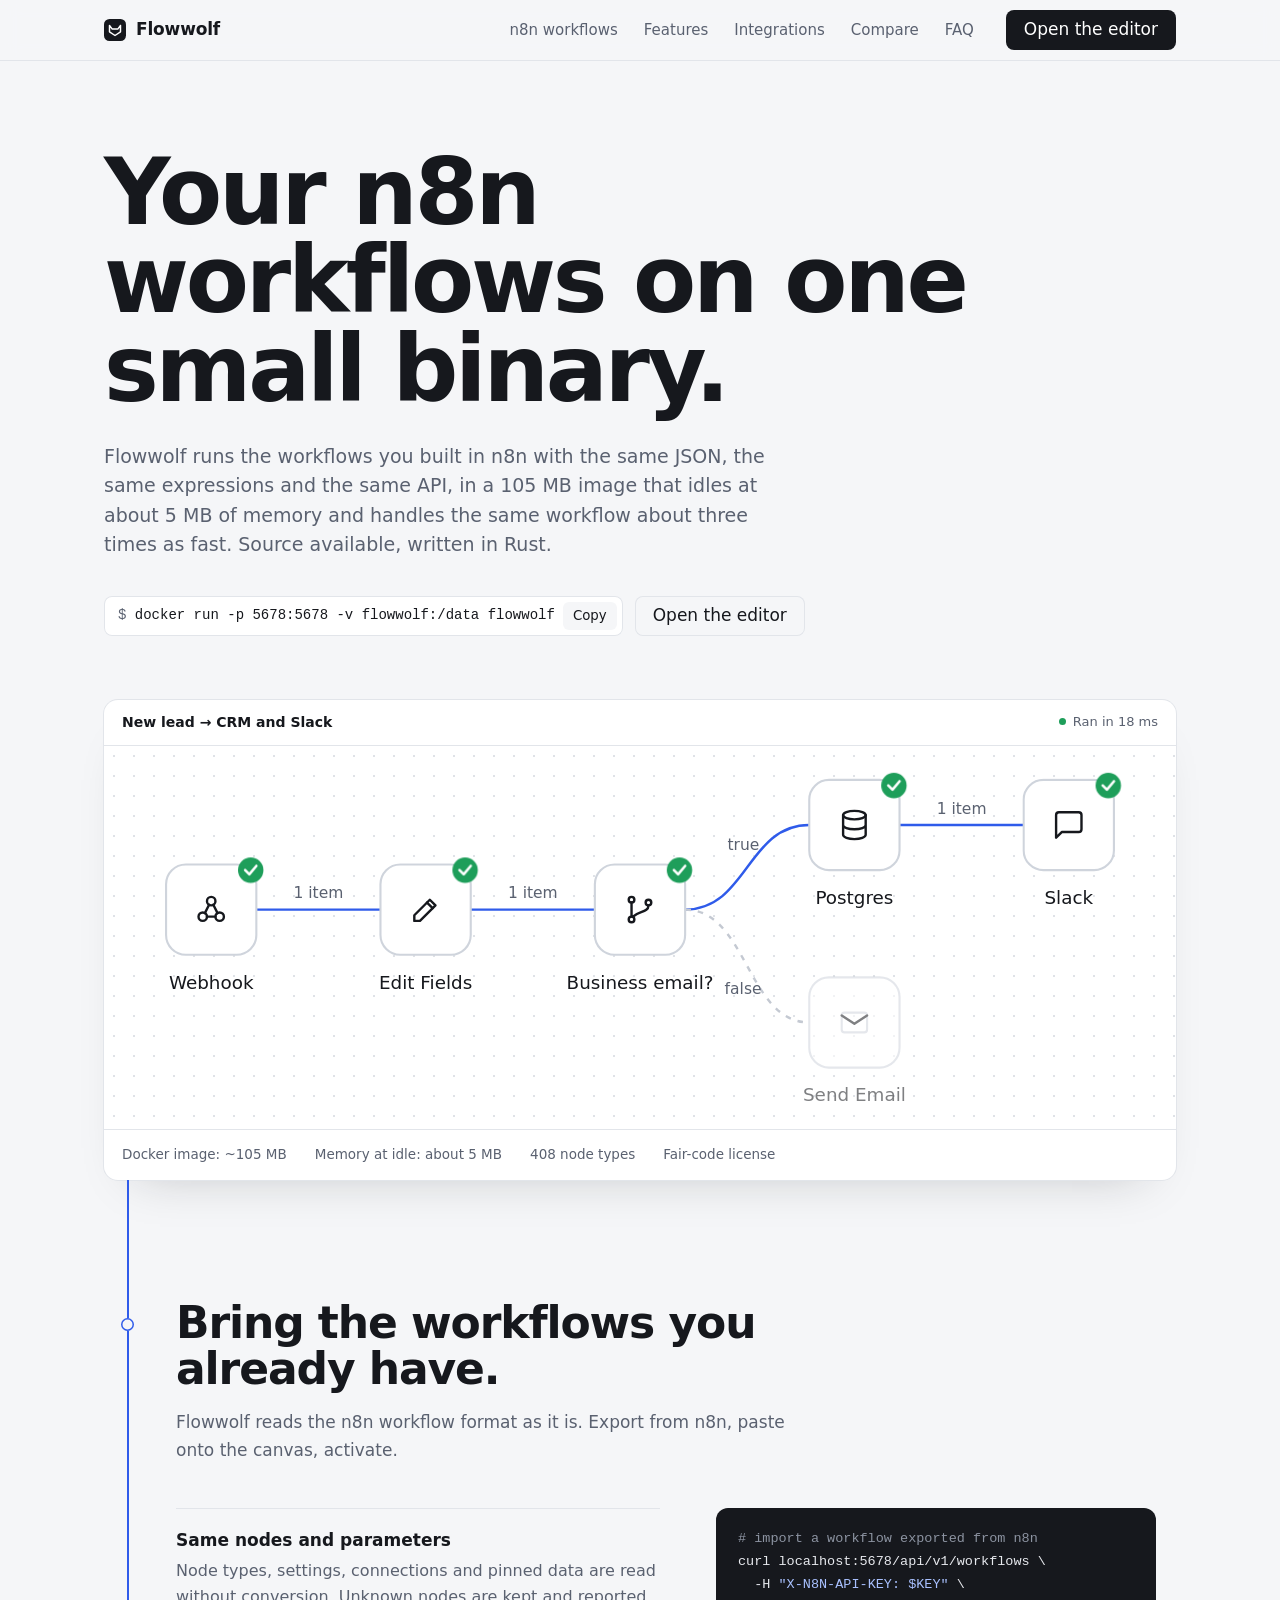
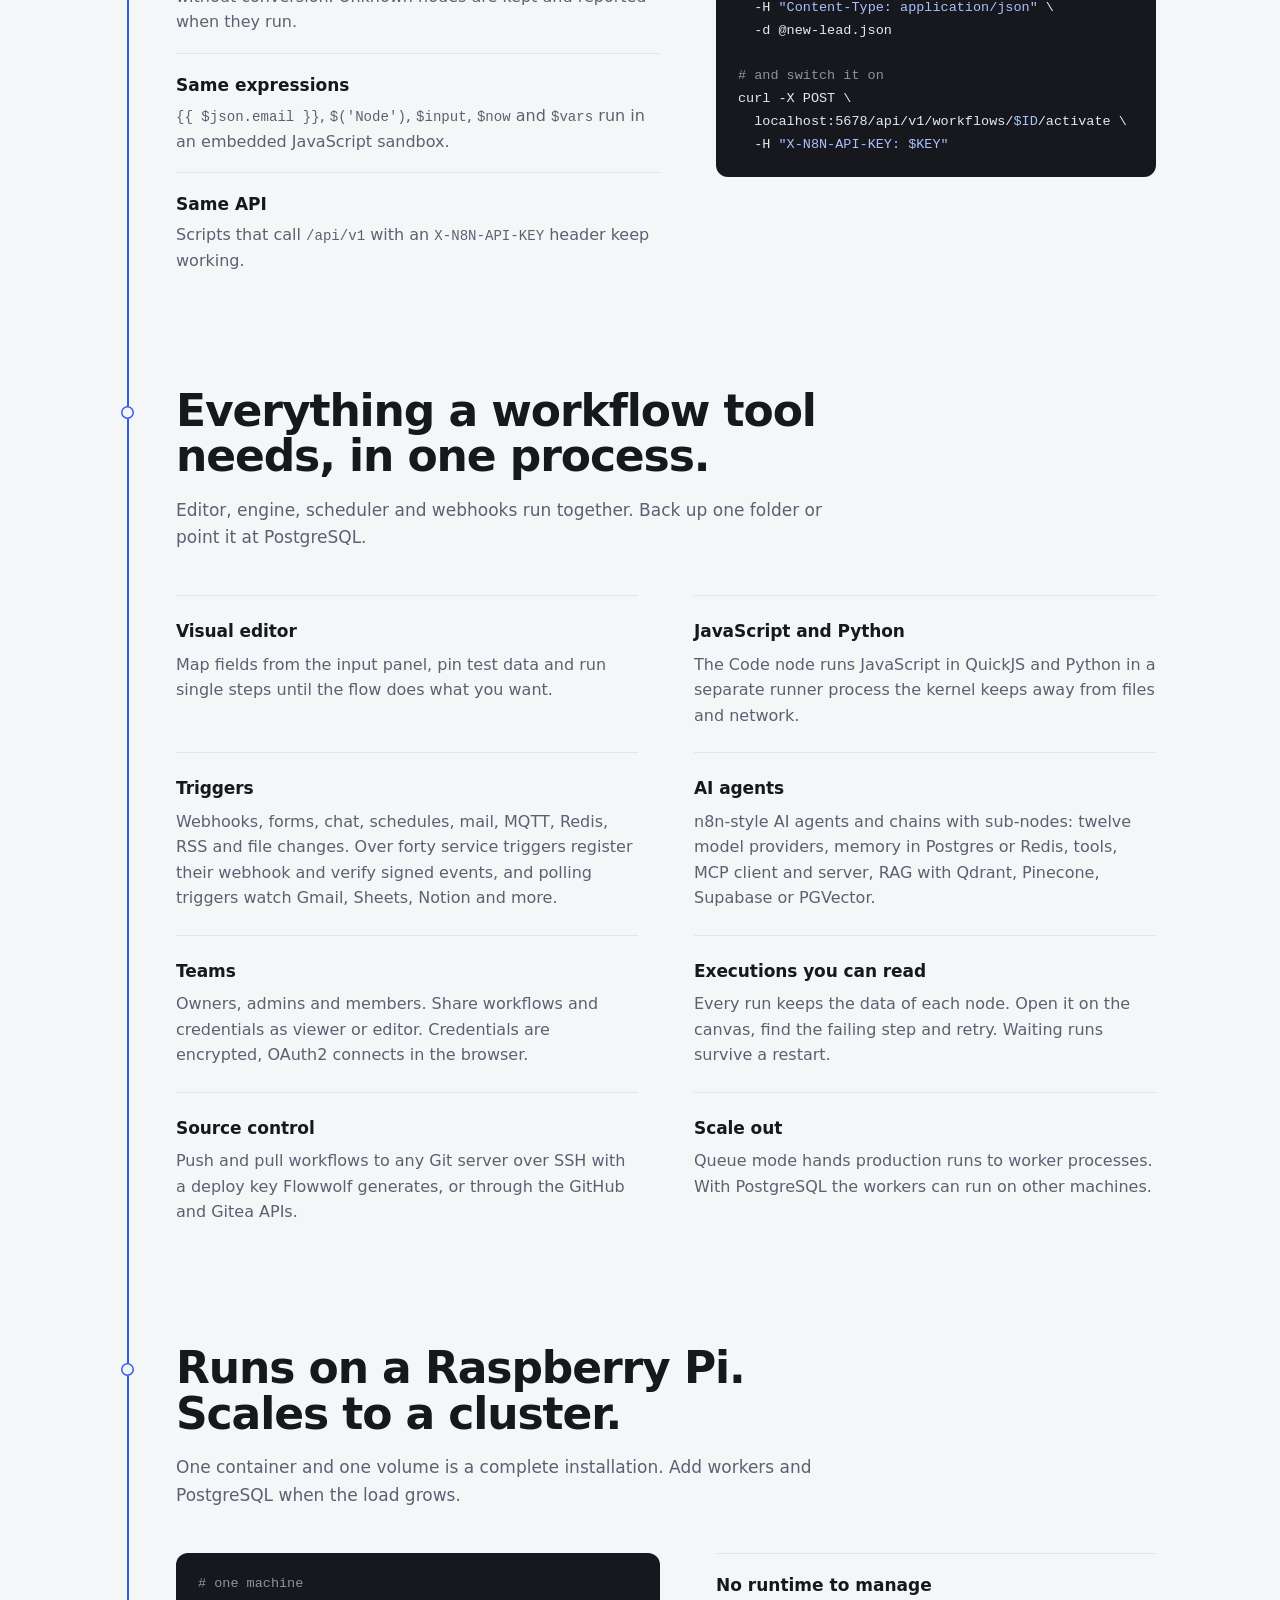
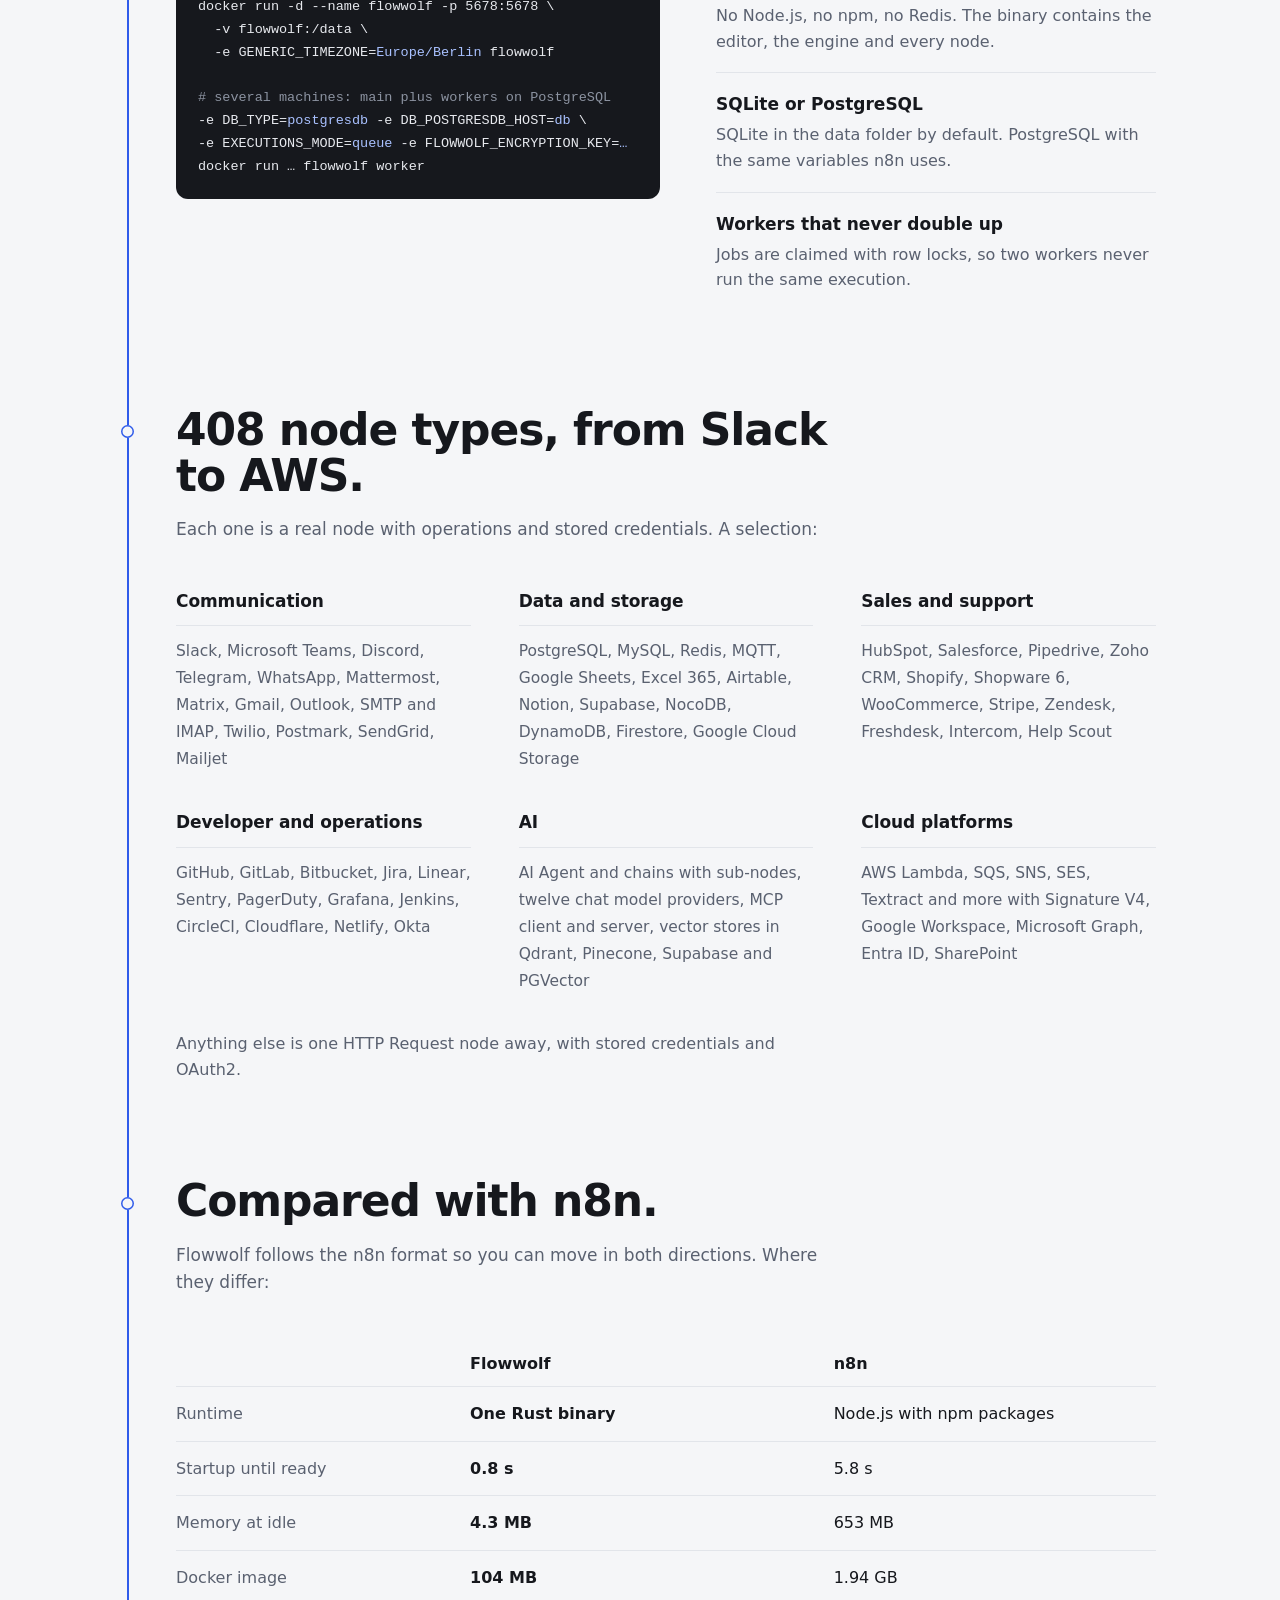
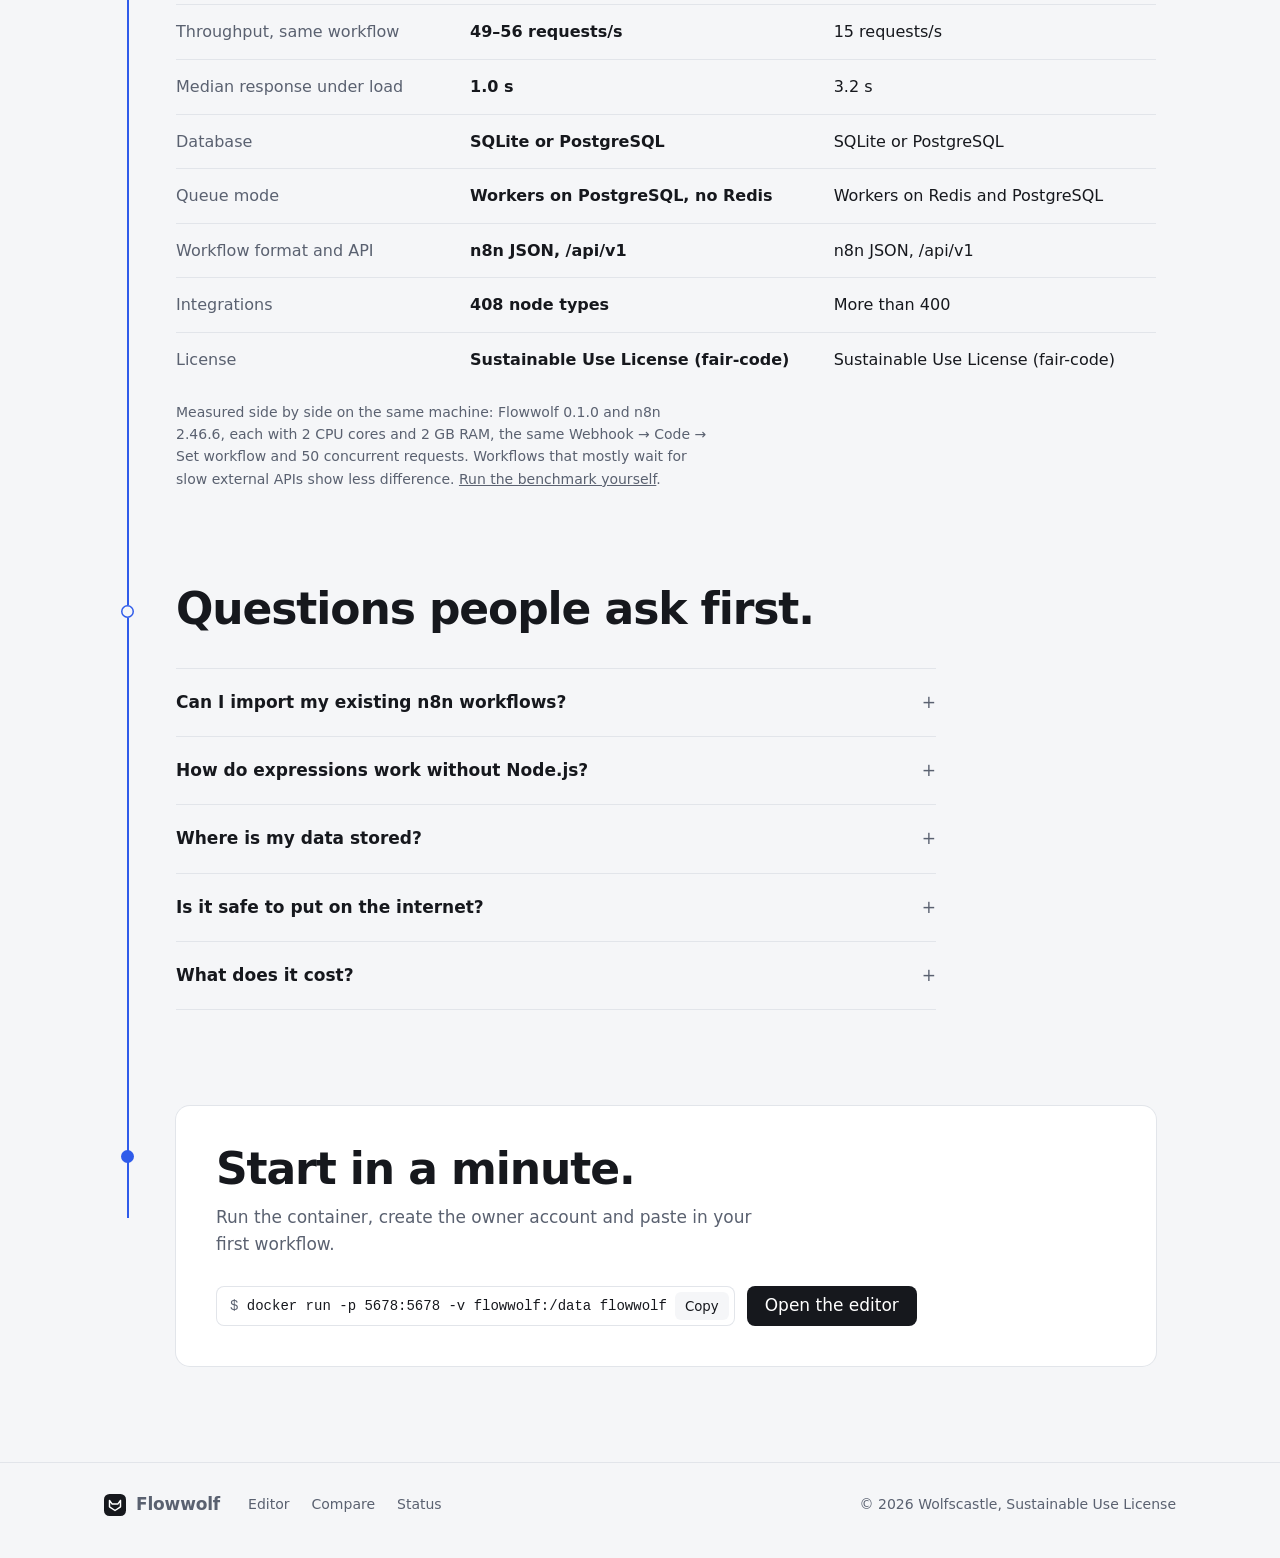
==== commit 97bbfec2: "License: Sustainable Use License (fair-code) from the next release on; v0.1.0 stays MIT" ====
--- a/web/index.html
+++ b/web/index.html
@@ -4,7 +4,7 @@
 <meta charset="utf-8">
 <meta name="viewport" content="width=device-width, initial-scale=1">
 <title>Flowwolf · Workflow automation on one small binary</title>
-<meta name="description" content="Flowwolf runs n8n workflows on a single Rust binary: same JSON, same expressions, same API, a fraction of the footprint. Open source, MIT licensed.">
+<meta name="description" content="Flowwolf runs n8n workflows on a single Rust binary: same JSON, same expressions, same API, a fraction of the footprint. Fair-code, source available.">
 <link rel="icon" href="/favicon.svg" type="image/svg+xml">
 <link rel="preload" href="/fonts/instrument-sans-wdth.woff2" as="font" type="font/woff2" crossorigin>
 <style>
@@ -207,7 +207,7 @@
 <section class="hero">
   <div class="wrap">
     <h1>Your n8n workflows on one small binary.</h1>
-    <p class="lede">Flowwolf runs the workflows you built in n8n with the same JSON, the same expressions and the same API, in a 105&nbsp;MB image that idles at about 5&nbsp;MB of memory and handles the same workflow about three times as fast. Open source, written in Rust.</p>
+    <p class="lede">Flowwolf runs the workflows you built in n8n with the same JSON, the same expressions and the same API, in a 105&nbsp;MB image that idles at about 5&nbsp;MB of memory and handles the same workflow about three times as fast. Source available, written in Rust.</p>
     <div class="start">
       <div class="cmd"><code id="cmd">docker run -p 5678:5678 -v flowwolf:/data flowwolf</code><button type="button" data-copy="#cmd">Copy</button></div>
       <a class="btn quiet" href="/app/">Open the editor</a>
@@ -268,7 +268,7 @@
         <span>Docker image: ~105 MB</span>
         <span>Memory at idle: about 5 MB</span>
         <span>408 node types</span>
-        <span>MIT licensed</span>
+        <span>Fair-code license</span>
       </figcaption>
     </figure>
   </div>
@@ -370,7 +370,7 @@
     <tr><td>Queue mode</td><td>Workers on PostgreSQL, no Redis</td><td>Workers on Redis and PostgreSQL</td></tr>
     <tr><td>Workflow format and API</td><td>n8n JSON, /api/v1</td><td>n8n JSON, /api/v1</td></tr>
     <tr><td>Integrations</td><td>408 node types</td><td>More than 400</td></tr>
-    <tr><td>License</td><td>MIT</td><td>Sustainable Use License</td></tr>
+    <tr><td>License</td><td>Sustainable Use License (fair-code)</td><td>Sustainable Use License (fair-code)</td></tr>
   </table>
   <p class="intro" style="margin-top:14px;font-size:14px">Measured side by side on the same machine: Flowwolf 0.1.0 and n8n 2.46.6, each with 2 CPU cores and 2 GB RAM, the same Webhook → Code → Set workflow and 50 concurrent requests. Workflows that mostly wait for slow external APIs show less difference. <a href="https://github.com/WolfcastleDE/flowwolf/blob/main/tools/benchmark.py">Run the benchmark yourself</a>.</p>
 </section>
@@ -382,7 +382,7 @@
     <details><summary>How do expressions work without Node.js?</summary><p>Flowwolf embeds QuickJS, a small JavaScript engine. Each run gets its own sandbox with <code>$json</code>, <code>$input</code>, <code>$('Node')</code>, <code>$now</code> and <code>$vars</code>. Endless loops stop at a time limit.</p></details>
     <details><summary>Where is my data stored?</summary><p>In one SQLite file in the data volume, next to the key that encrypts credentials, or in PostgreSQL if you set <code>DB_TYPE=postgresdb</code>. Old executions are pruned automatically.</p></details>
     <details><summary>Is it safe to put on the internet?</summary><p>Passwords are hashed with Argon2, sessions use HttpOnly cookies, credentials are encrypted, file access is limited to one folder, Python runs in an isolated process and the shell command node is off by default. Run it behind a TLS reverse proxy like any web app.</p></details>
-    <details><summary>What does it cost?</summary><p>Nothing. Flowwolf is open source under the MIT license, for yourself, your team or your customers.</p></details>
+    <details><summary>What does it cost?</summary><p>Nothing, for yourself and your team: Flowwolf is fair-code under the Sustainable Use License. You may use and change it for your own business and host it yourself. Selling Flowwolf itself or running it as a paid service for others needs a separate agreement.</p></details>
   </div>
 </section>
 
@@ -405,7 +405,7 @@
   <div class="wrap">
     <a class="logo" href="/"><svg viewBox="0 0 24 24" aria-hidden="true"><rect width="24" height="24" rx="6" fill="#16181d"/><path d="M6 7l3 4h6l3-4v7l-6 4-6-4z" fill="none" stroke="#fff" stroke-width="1.6" stroke-linejoin="round"/></svg>Flowwolf</a>
     <nav aria-label="Footer"><a href="/app/">Editor</a><a href="#compare">Compare</a><a href="/healthz">Status</a></nav>
-    <span class="right">© <span id="y">2026</span> Wolfscastle, MIT license</span>
+    <span class="right">© <span id="y">2026</span> Wolfscastle, Sustainable Use License</span>
   </div>
 </footer>
 
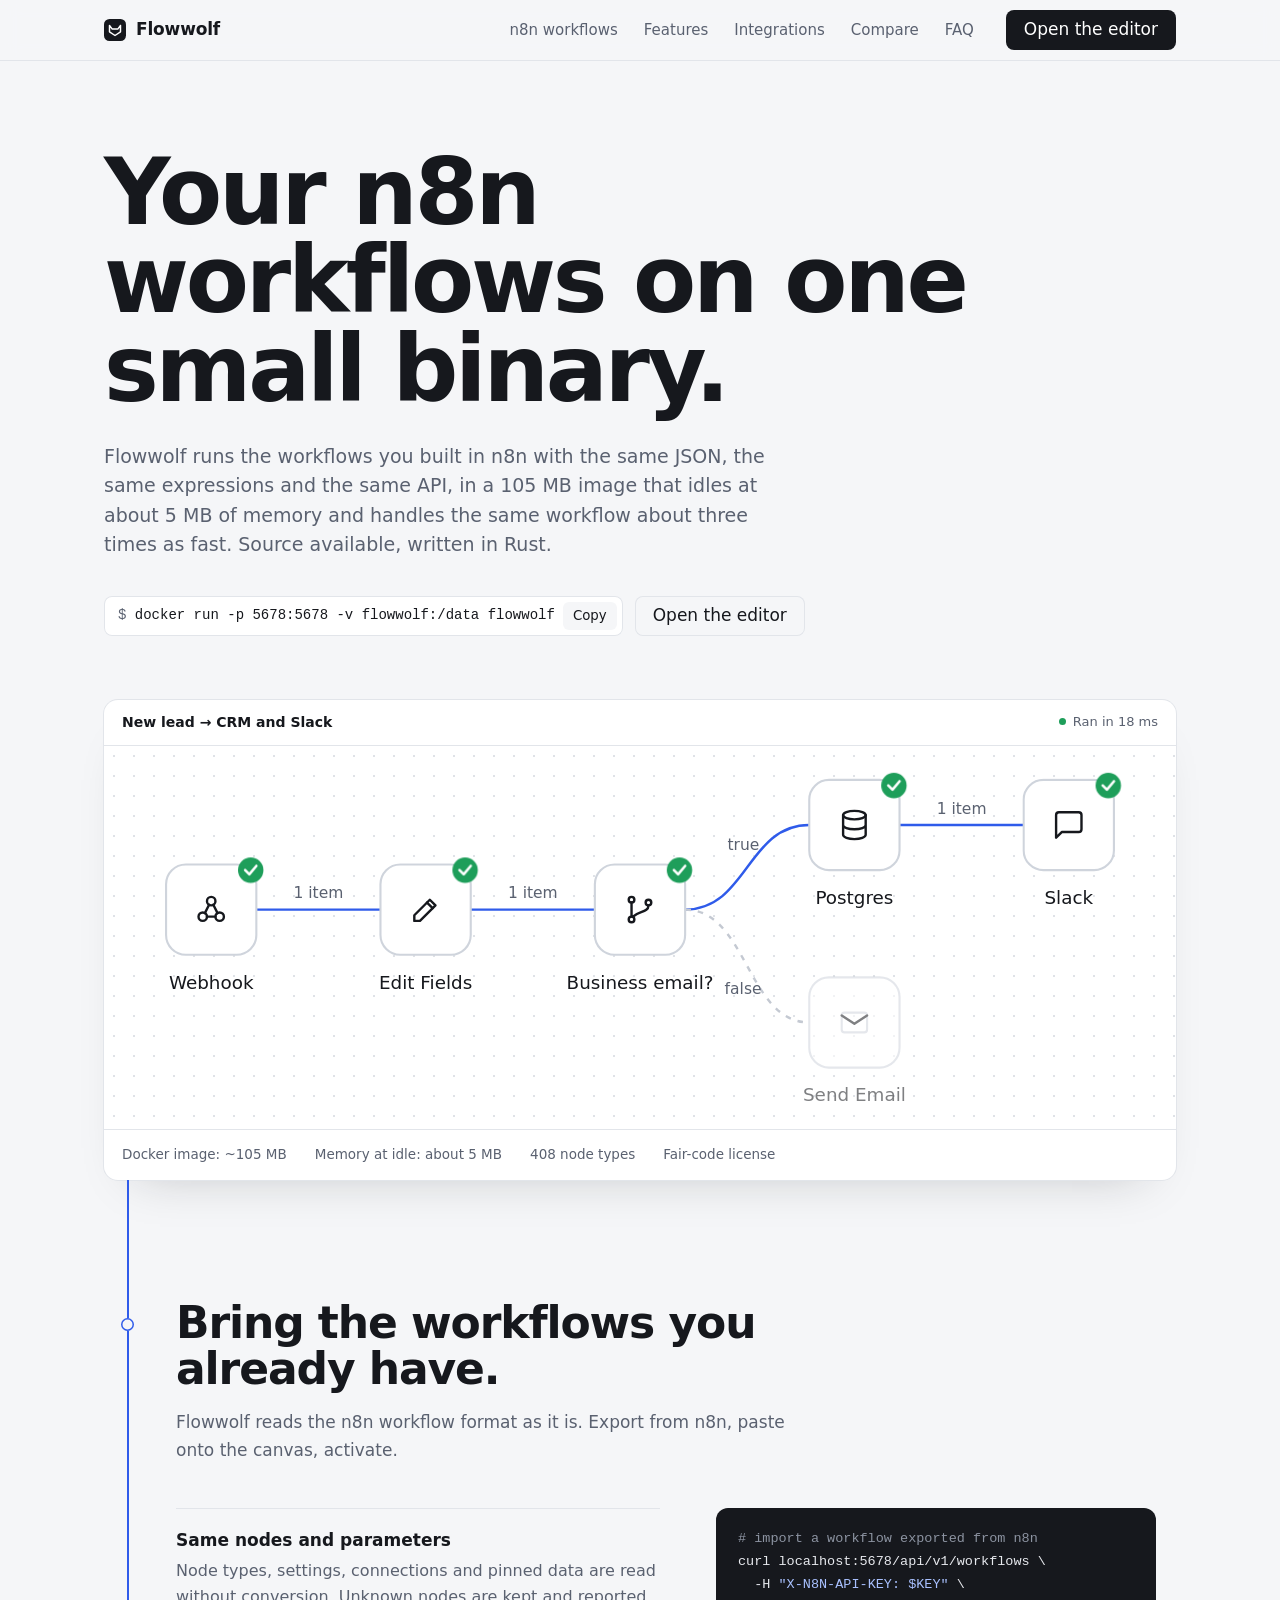
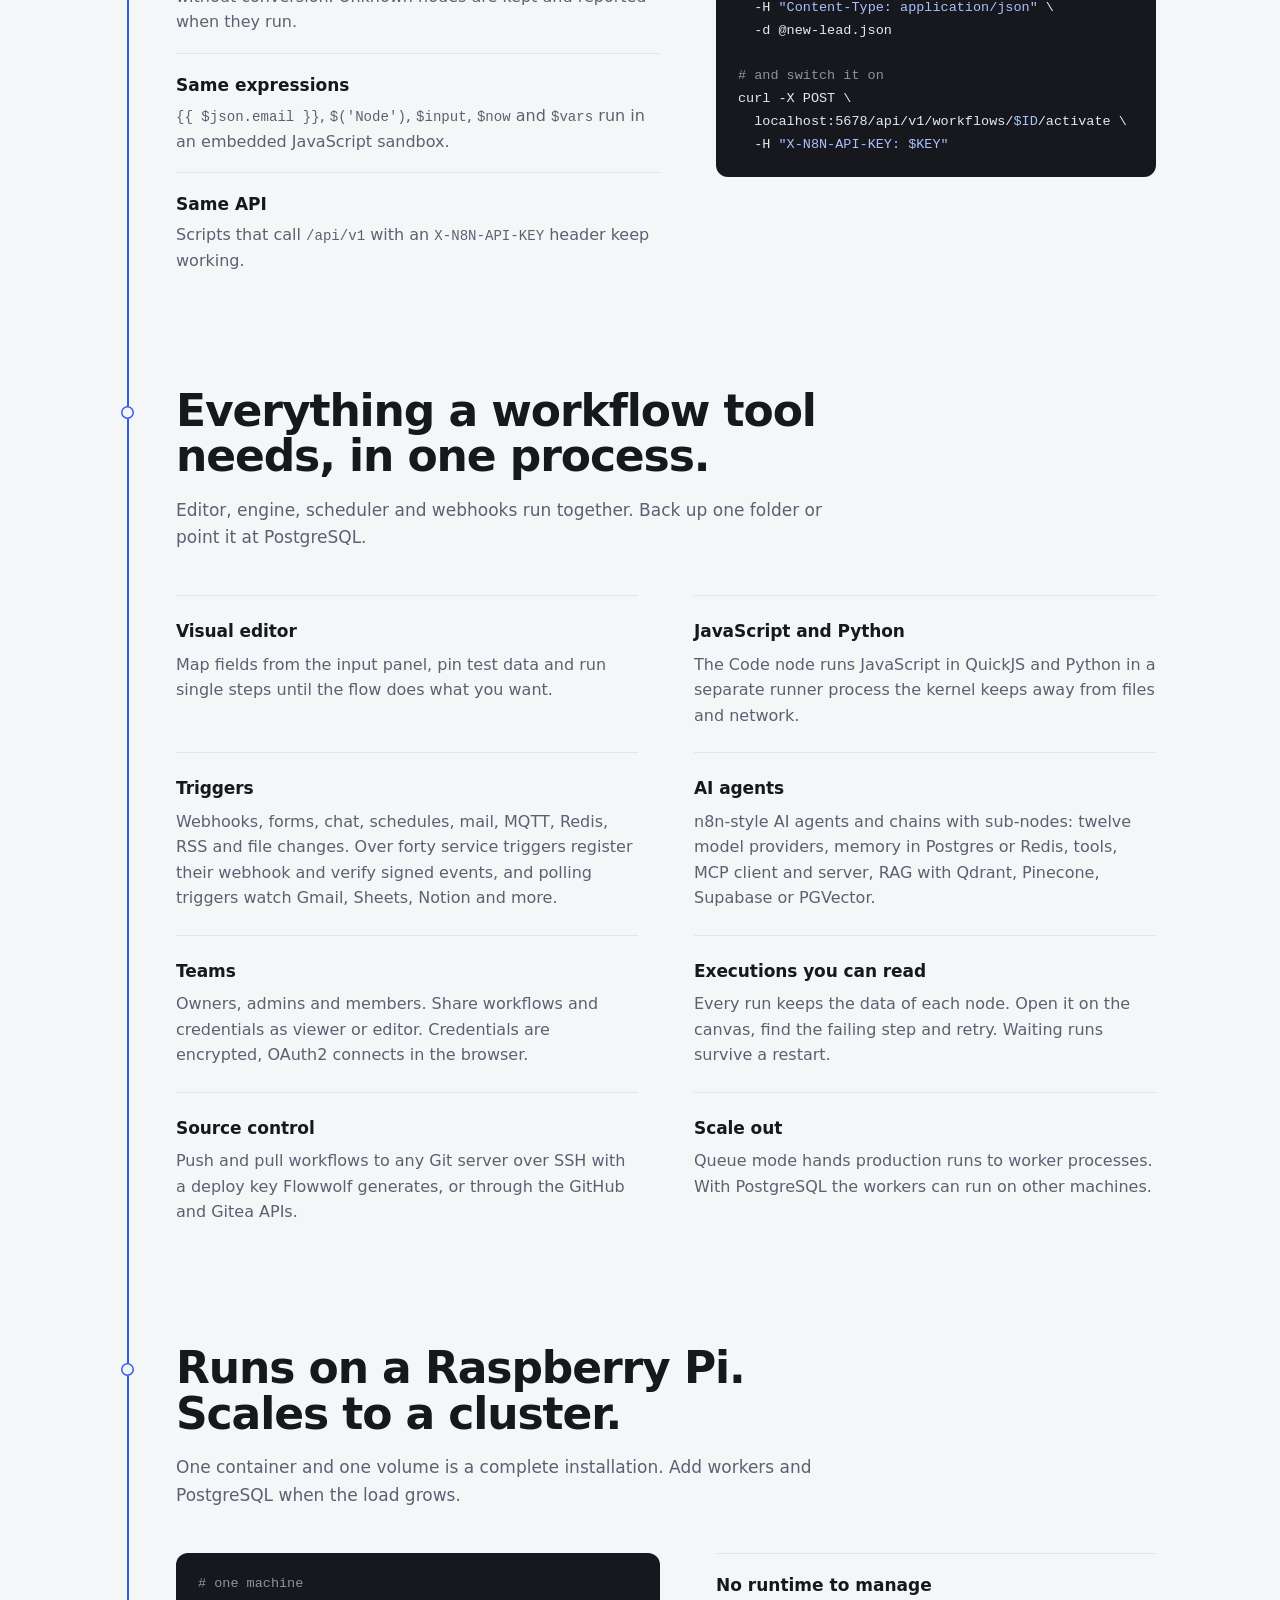
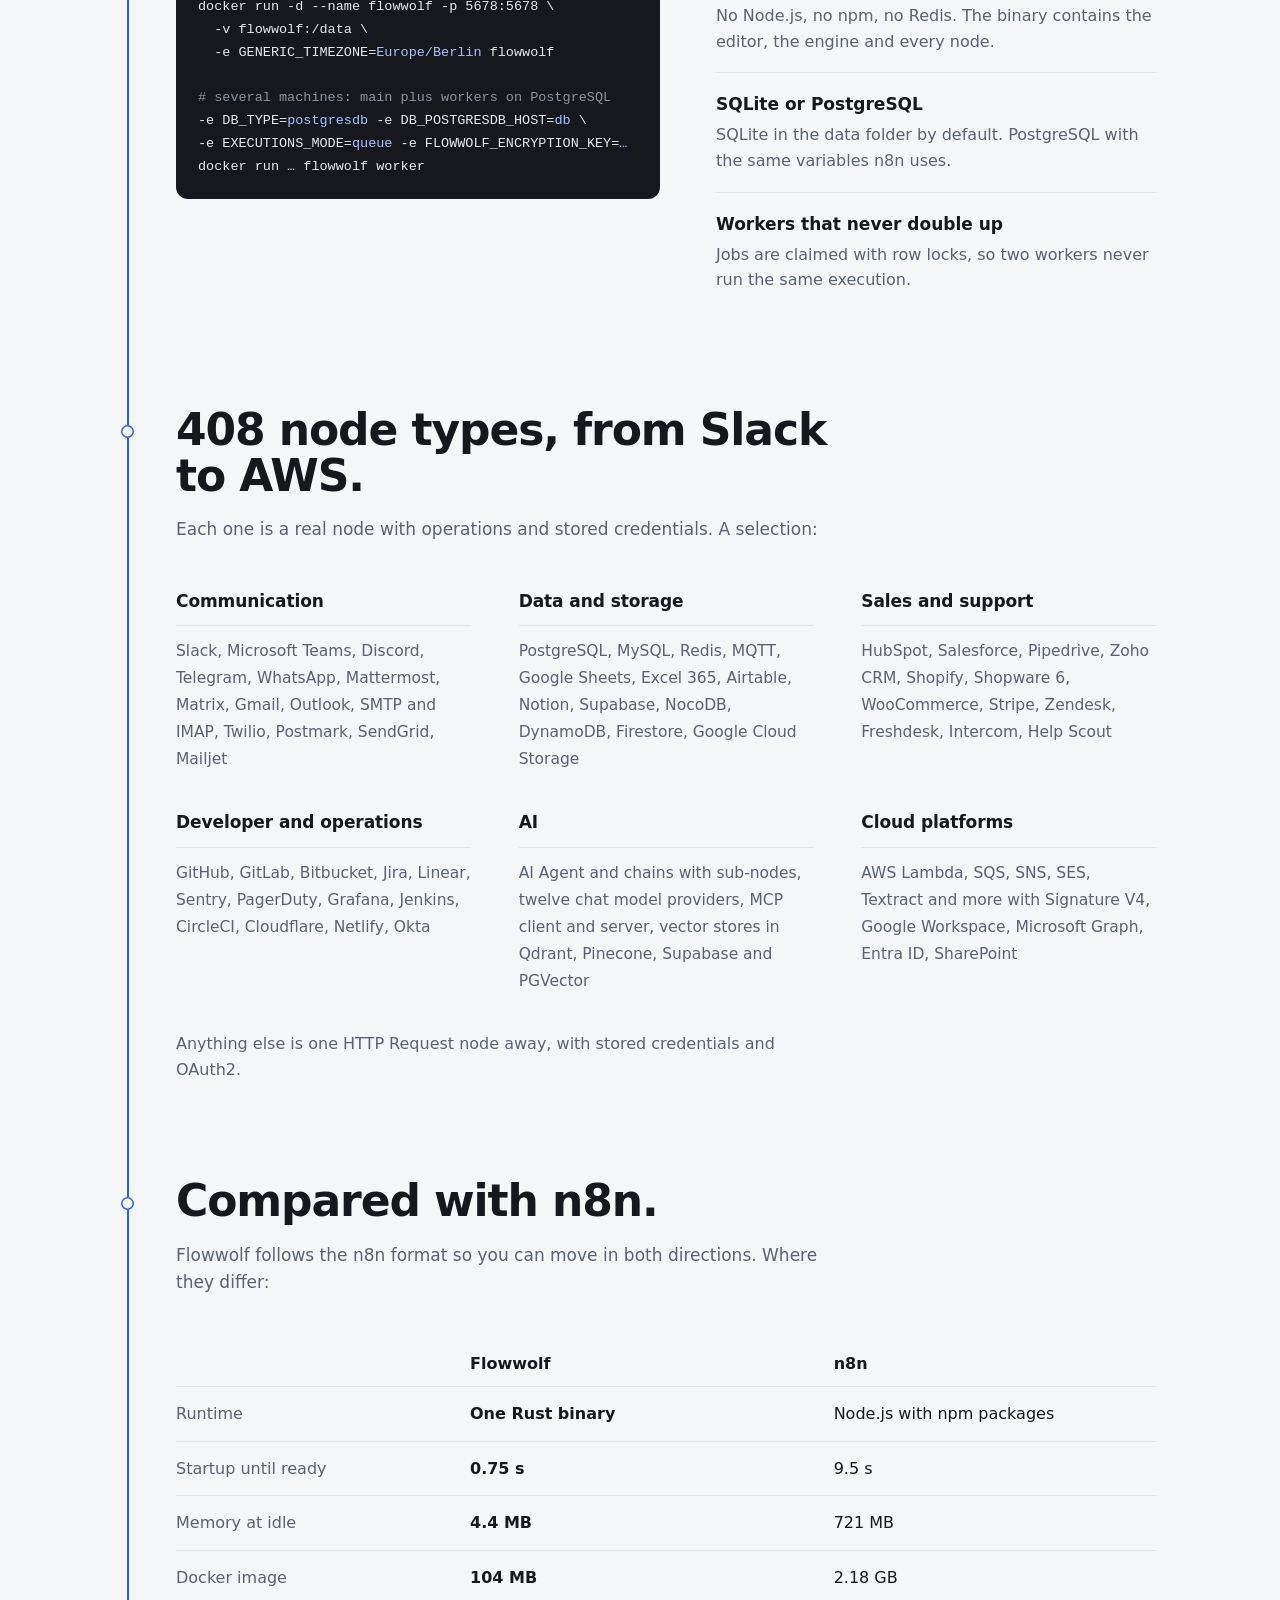
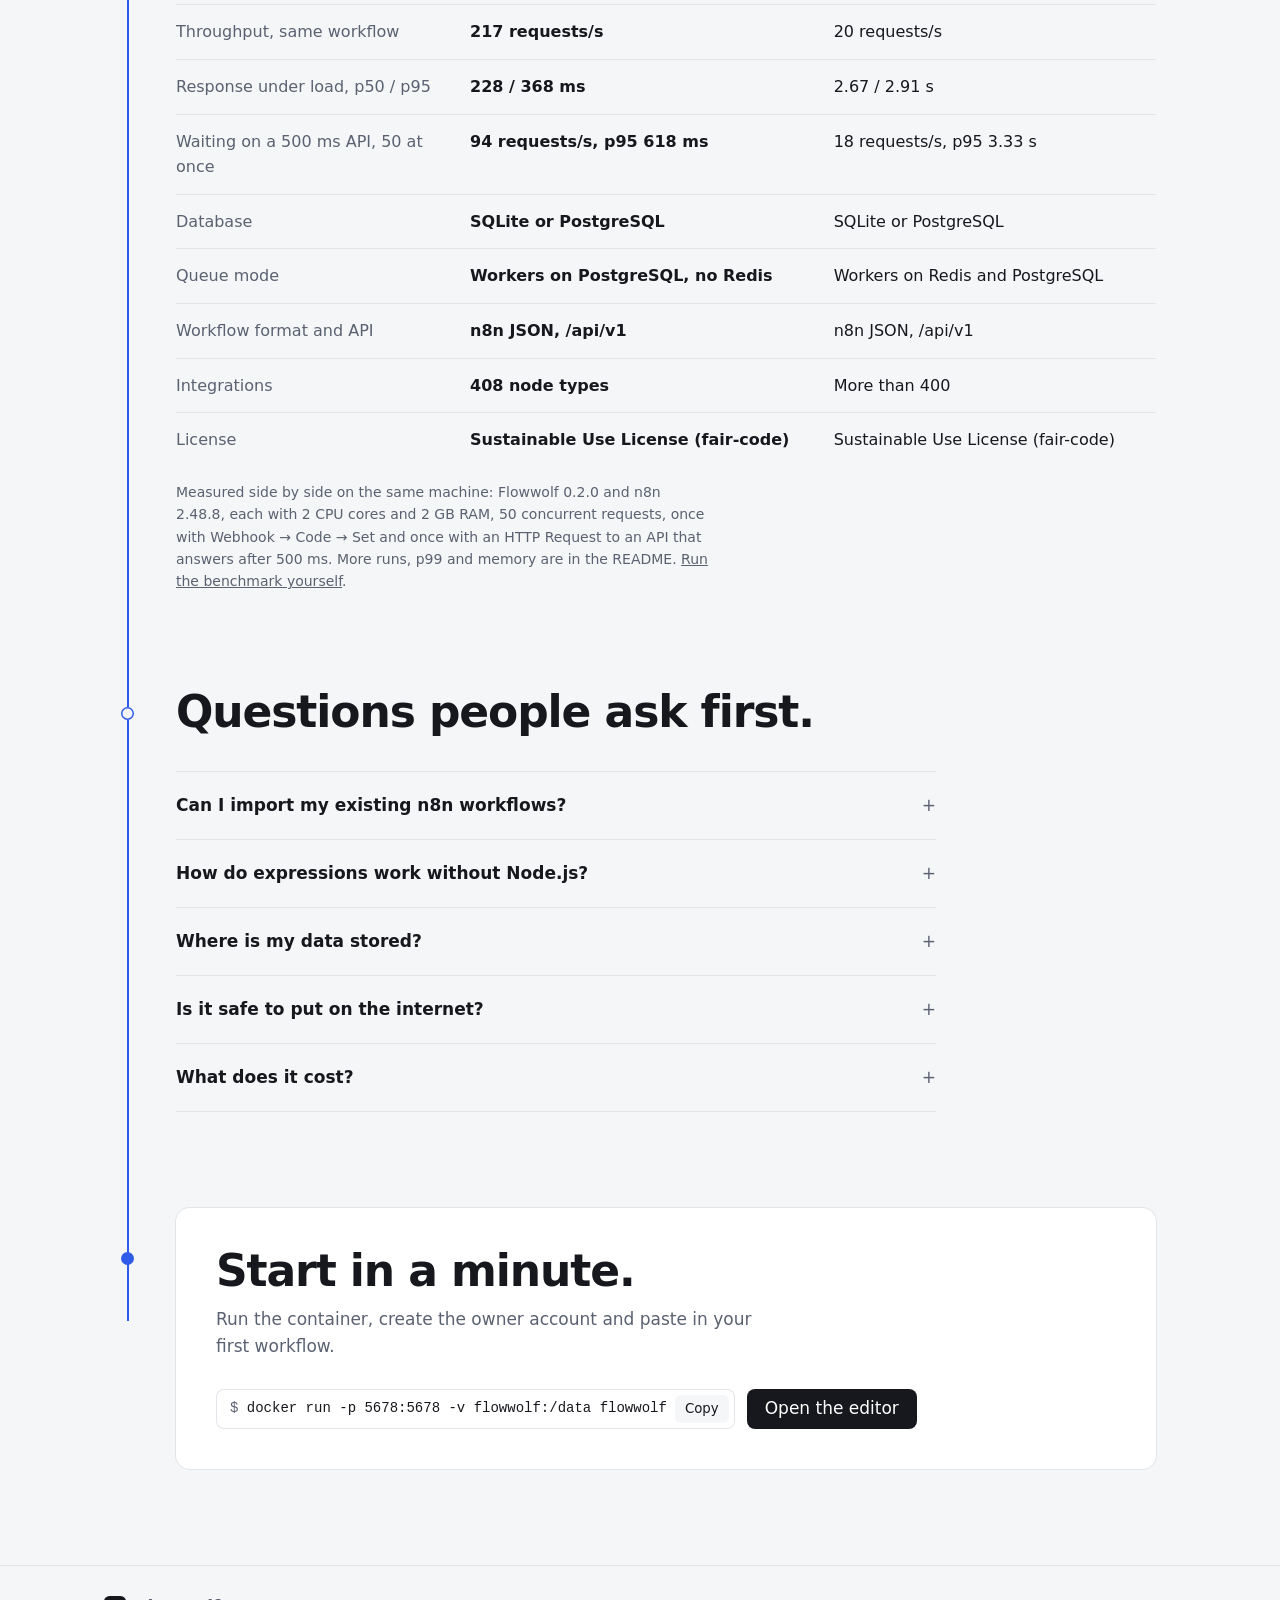
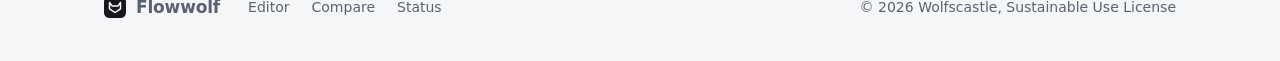
==== commit ad2a631a: "Benchmark: slow-backend runs (500 ms API at 50 and 200 concurrent), p95/p99, re-measured against n8n" ====
--- a/web/index.html
+++ b/web/index.html
@@ -361,18 +361,19 @@
   <table>
     <tr><th scope="col"><span class="sr" style="position:absolute;left:-9999px">Aspect</span></th><th scope="col">Flowwolf</th><th scope="col">n8n</th></tr>
     <tr><td>Runtime</td><td>One Rust binary</td><td>Node.js with npm packages</td></tr>
-    <tr><td>Startup until ready</td><td>0.8 s</td><td>5.8 s</td></tr>
-    <tr><td>Memory at idle</td><td>4.3 MB</td><td>653 MB</td></tr>
-    <tr><td>Docker image</td><td>104 MB</td><td>1.94 GB</td></tr>
-    <tr><td>Throughput, same workflow</td><td>49–56 requests/s</td><td>15 requests/s</td></tr>
-    <tr><td>Median response under load</td><td>1.0 s</td><td>3.2 s</td></tr>
+    <tr><td>Startup until ready</td><td>0.75 s</td><td>9.5 s</td></tr>
+    <tr><td>Memory at idle</td><td>4.4 MB</td><td>721 MB</td></tr>
+    <tr><td>Docker image</td><td>104 MB</td><td>2.18 GB</td></tr>
+    <tr><td>Throughput, same workflow</td><td>217 requests/s</td><td>20 requests/s</td></tr>
+    <tr><td>Response under load, p50 / p95</td><td>228 / 368 ms</td><td>2.67 / 2.91 s</td></tr>
+    <tr><td>Waiting on a 500 ms API, 50 at once</td><td>94 requests/s, p95 618 ms</td><td>18 requests/s, p95 3.33 s</td></tr>
     <tr><td>Database</td><td>SQLite or PostgreSQL</td><td>SQLite or PostgreSQL</td></tr>
     <tr><td>Queue mode</td><td>Workers on PostgreSQL, no Redis</td><td>Workers on Redis and PostgreSQL</td></tr>
     <tr><td>Workflow format and API</td><td>n8n JSON, /api/v1</td><td>n8n JSON, /api/v1</td></tr>
     <tr><td>Integrations</td><td>408 node types</td><td>More than 400</td></tr>
     <tr><td>License</td><td>Sustainable Use License (fair-code)</td><td>Sustainable Use License (fair-code)</td></tr>
   </table>
-  <p class="intro" style="margin-top:14px;font-size:14px">Measured side by side on the same machine: Flowwolf 0.1.0 and n8n 2.46.6, each with 2 CPU cores and 2 GB RAM, the same Webhook → Code → Set workflow and 50 concurrent requests. Workflows that mostly wait for slow external APIs show less difference. <a href="https://github.com/WolfcastleDE/flowwolf/blob/main/tools/benchmark.py">Run the benchmark yourself</a>.</p>
+  <p class="intro" style="margin-top:14px;font-size:14px">Measured side by side on the same machine: Flowwolf 0.2.0 and n8n 2.48.8, each with 2 CPU cores and 2 GB RAM, 50 concurrent requests, once with Webhook → Code → Set and once with an HTTP Request to an API that answers after 500 ms. More runs, p99 and memory are in the README. <a href="https://github.com/WolfcastleDE/flowwolf/blob/main/tools/benchmark.py">Run the benchmark yourself</a>.</p>
 </section>
 
 <section id="faq">
